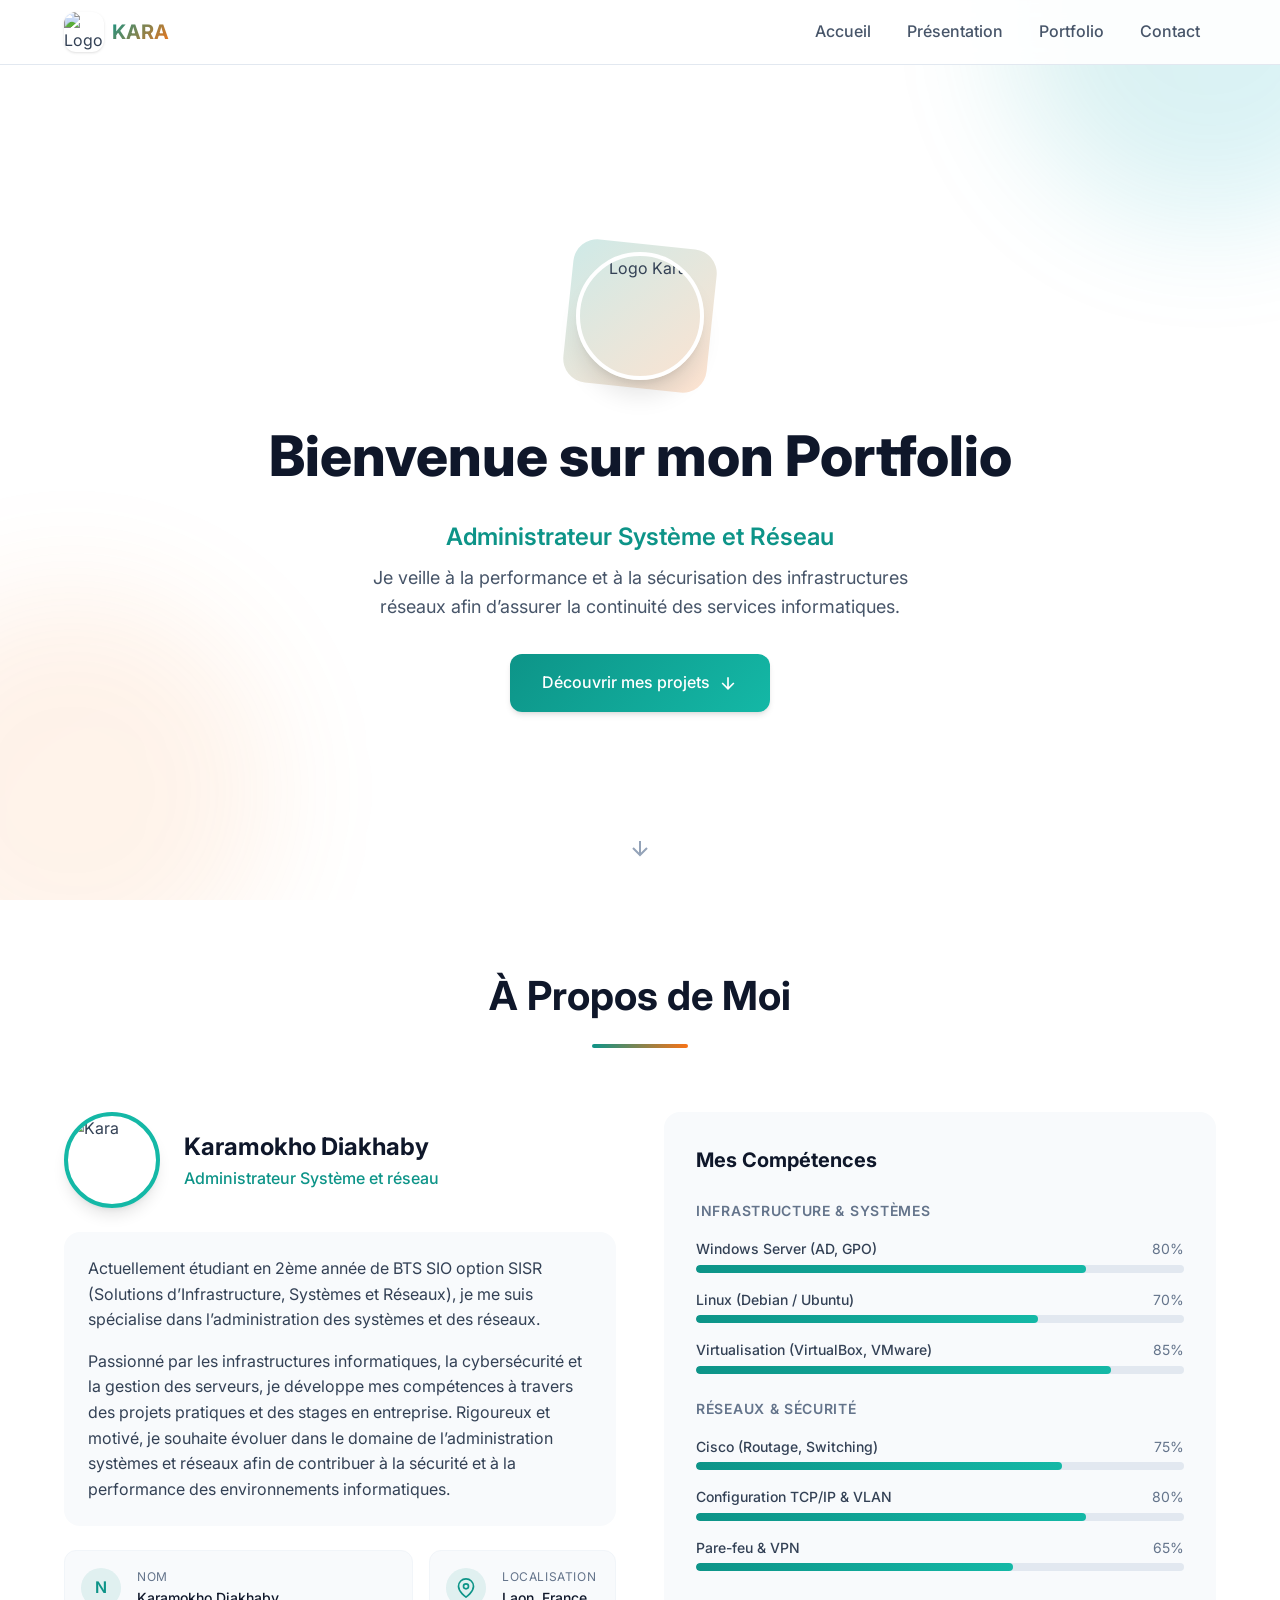
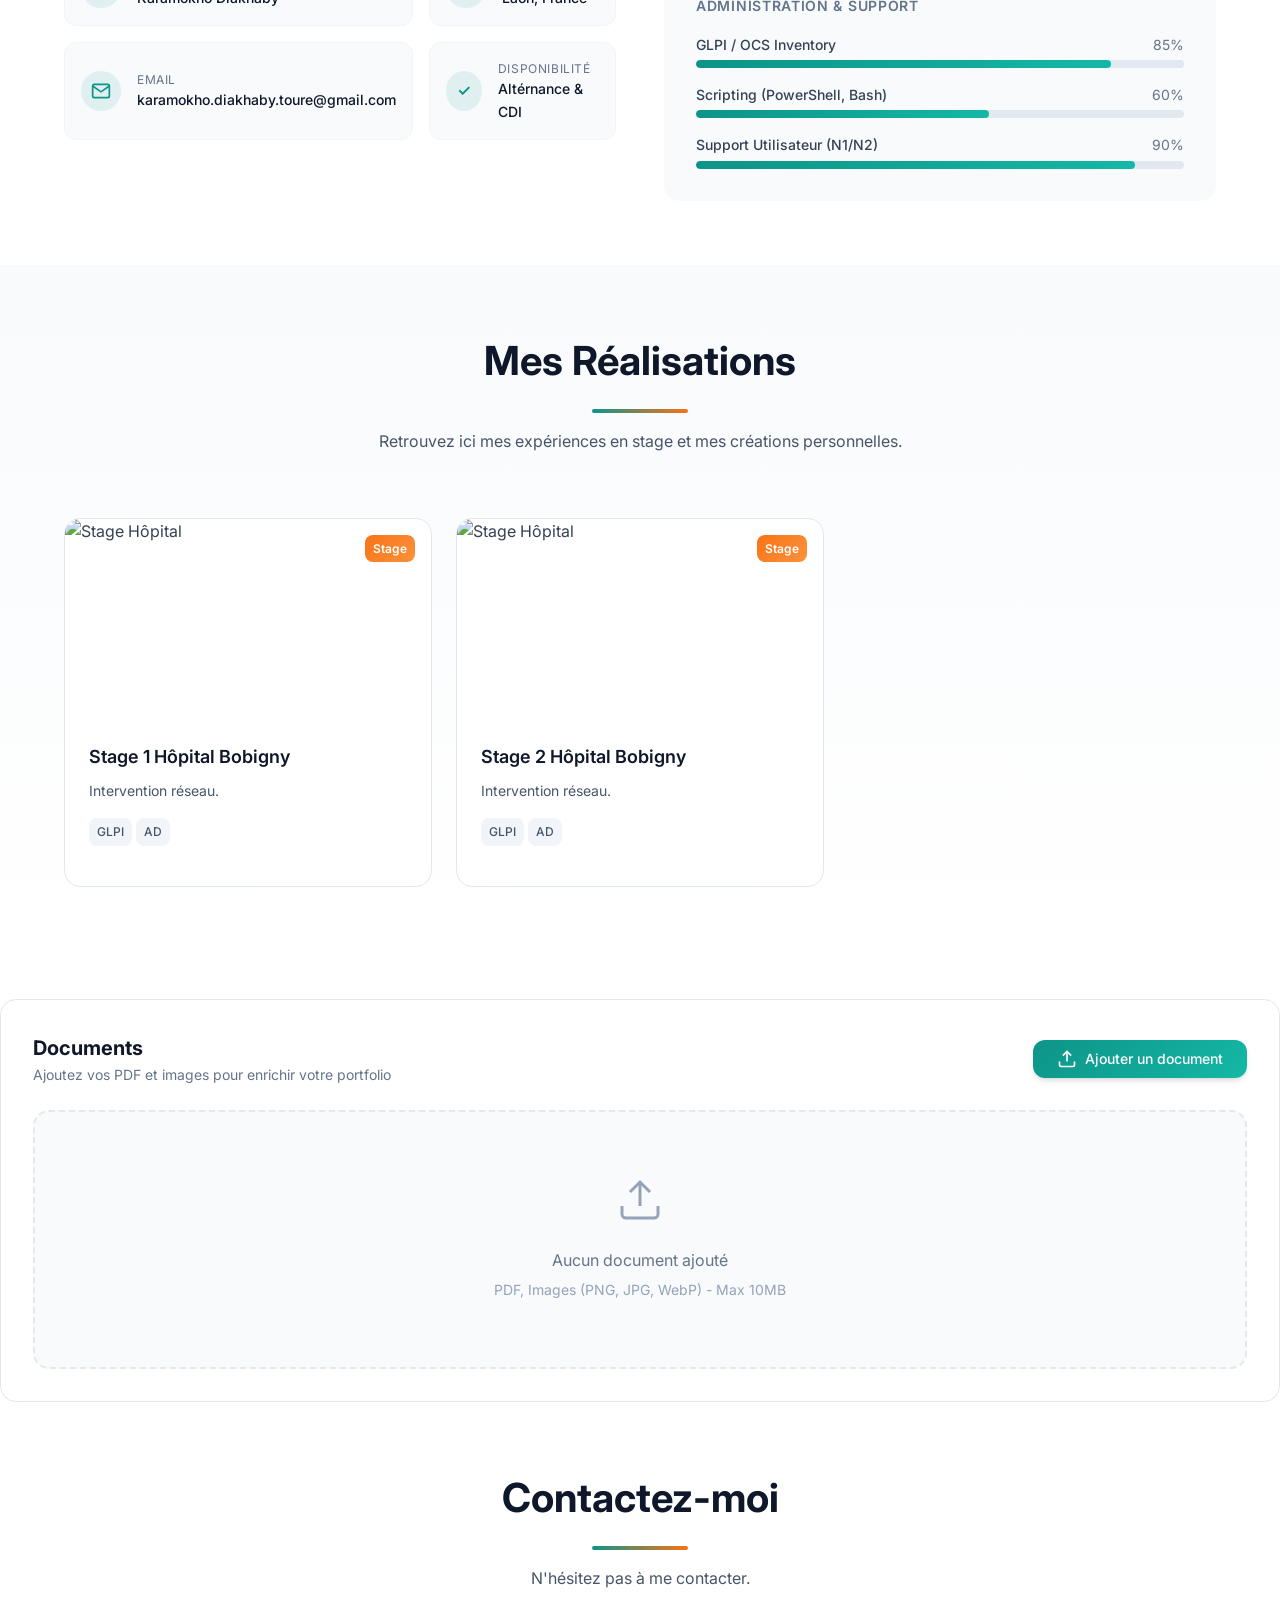
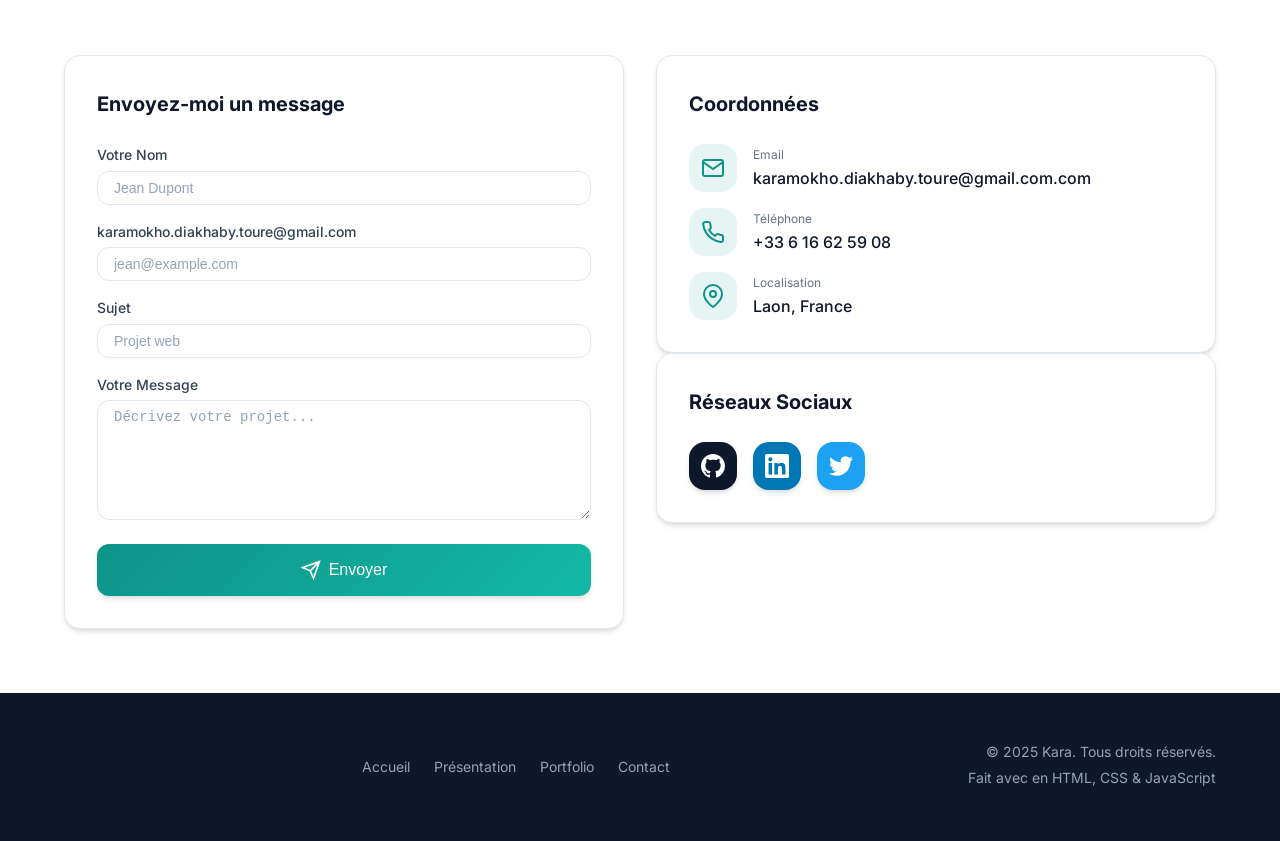
==== index.html @ bf534c3c "Add files via upload" ====
<!DOCTYPE html>
<html lang="fr">
<head>
    <meta charset="UTF-8">
    <meta name="viewport" content="width=device-width, initial-scale=1.0">
    <title>Portfolio - Kara</title>
    <link rel="stylesheet" href="styles.css">
    <link rel="preconnect" href="https://fonts.googleapis.com">
    <link rel="preconnect" href="https://fonts.gstatic.com" crossorigin>
    <link href="https://fonts.googleapis.com/css2?family=Inter:wght@300;400;500;600;700;800&display=swap" rel="stylesheet">
</head>
<body>
    <!-- ========================================
         HEADER / NAVIGATION
         ======================================== -->
    <header class="header" id="header">
        <div class="container">
            <a href="#accueil" class="logo">
                <div class="logo-img">
                    <img src="images/logo.JPG" alt="Logo Kara">
                </div>
                <span class="logo-text">KARA</span>
            </a>

            <nav class="nav" id="nav">
                <a href="#accueil" class="nav-link">Accueil</a>
                <a href="#presentation" class="nav-link">Présentation</a>
                <a href="#portfolio" class="nav-link">Portfolio</a>
                <a href="#contact" class="nav-link">Contact</a>
            </nav>

            <button class="menu-toggle" id="menuToggle" aria-label="Menu">
                <span></span>
                <span></span>
                <span></span>
            </button>
        </div>
    </header>

    <!-- ========================================
         SECTION ACCUEIL (HERO)
         ======================================== -->
    <section class="hero" id="accueil">
        <div class="hero-bg">
            <div class="hero-blob hero-blob-1"></div>
            <div class="hero-blob hero-blob-2"></div>
        </div>

        <div class="container hero-content">
            <div class="hero-logo">
                <a href="https: //portfolio_kara_simple">
                <img src="images/logo.JPG" alt="Logo Kara">
            </div>

            <h1 class="hero-title animate-on-scroll">
                Bienvenue sur mon Portfolio
            </h1>

            <p class="hero-tagline animate-on-scroll">
                Administrateur Système et Réseau
            </p>

            <p class="hero-subtitle animate-on-scroll">
                Je veille à la performance et à la sécurisation des infrastructures réseaux afin d’assurer la continuité des services informatiques.
            </p>

            <a href="#portfolio" class="btn btn-primary btn-lg animate-on-scroll">
                Découvrir mes projets
                <svg width="20" height="20" viewBox="0 0 24 24" fill="none" stroke="currentColor" stroke-width="2">
                    <path d="M12 5v14M19 12l-7 7-7-7"/>
                </svg>
            </a>
        </div>

        <div class="scroll-indicator">
            <svg width="24" height="24" viewBox="0 0 24 24" fill="none" stroke="currentColor" stroke-width="2">
                <path d="M12 5v14M19 12l-7 7-7-7"/>
            </svg>
        </div>
    </section>

    <!-- ========================================
         SECTION PRÉSENTATION
         ======================================== -->
    <section class="section section-about" id="presentation">
        <div class="container">
            <div class="section-header animate-on-scroll">
                <h2 class="section-title">À Propos de Moi</h2>
                <div class="section-divider"></div>
            </div>

            <div class="about-grid">
                <!-- Photo et infos -->
                <div class="about-info animate-on-scroll">
                    <div class="about-avatar">
                        <div class="avatar-img">
                            <img src="images/logo.JPG" alt="Kara">
                        </div>
                        <div class="avatar-text">
                            <h3>Karamokho Diakhaby</h3>
                            <p>Administrateur Système et réseau</p>
                        </div>
                    </div>

                    <div class="about-description">
                        <p>
                           Actuellement étudiant en 2ème année de BTS SIO option SISR (Solutions d’Infrastructure,
                            Systèmes et Réseaux), je me suis spécialise dans l’administration des systèmes et des réseaux.
                        </p>
                        <p>
                             Passionné par les infrastructures informatiques, la cybersécurité et la gestion des serveurs,
                             je développe mes compétences à travers des projets pratiques et des stages en entreprise.
                            Rigoureux et motivé, je souhaite évoluer dans le domaine de l’administration
                            systèmes et réseaux afin de contribuer à la sécurité et à la performance
                            des environnements informatiques.
                        <!--
                        </p>
                        <p>
                            J'aime transformer des idées complexes en produits digitaux élégants et 
                            performants. Chaque projet est une nouvelle opportunité d'apprendre et de 
                            repousser les limites de l'innovation.
                        </p>
                    -->
                    </div>

                    <div class="about-details">
                        <div class="detail-item">
                            <div class="detail-icon">N</div>
                            <div>
                                <span class="detail-label">Nom</span>
                                <span class="detail-value">Karamokho Diakhaby</span>
                            </div>
                        </div>
                        <div class="detail-item">
                            <div class="detail-icon">
                                <svg width="20" height="20" viewBox="0 0 24 24" fill="none" stroke="currentColor" stroke-width="2">
                                    <path d="M21 10c0 7-9 13-9 13s-9-6-9-13a9 9 0 0 1 18 0z"/>
                                    <circle cx="12" cy="10" r="3"/>
                                </svg>
                            </div>
                            <div>
                                <span class="detail-label">Localisation</span>
                                <span class="detail-value">Laon, France</span>
                            </div>
                        </div>
                        <div class="detail-item">
                            <div class="detail-icon">
                                <svg width="20" height="20" viewBox="0 0 24 24" fill="none" stroke="currentColor" stroke-width="2">
                                    <path d="M4 4h16c1.1 0 2 .9 2 2v12c0 1.1-.9 2-2 2H4c-1.1 0-2-.9-2-2V6c0-1.1.9-2 2-2z"/>
                                    <polyline points="22,6 12,13 2,6"/>
                                </svg>
                            </div>
                            <div>
                                <span class="detail-label">Email</span>
                                <span class="detail-value">karamokho.diakhaby.toure@gmail.com</span>
                            </div>
                        </div>
                        <div class="detail-item">
                            <div class="detail-icon">✓</div>
                            <div>
                                <span class="detail-label">Disponibilité</span>
                                <span class="detail-value">Altérnance & CDI</span>
                            </div>
                        </div>
                    </div>
                </div>

                <!-- Compétences -->
                <div class="about-skills animate-on-scroll">
                    <h3 class="skills-title">Mes Compétences</h3>

                   <!-- Infrastructure Système -->
                    <div class="skill-category">
                        <h4 class="skill-category-title">Infrastructure & Systèmes</h4>
                        <div class="skill-item">
                            <div class="skill-header">
                                <span>Windows Server (AD, GPO)</span>
                                <span>80%</span>
                            </div>
                            <div class="skill-bar">
                                <div class="skill-progress" style="width: 80%"></div>
                            </div>
                        </div>
                        <div class="skill-item">
                            <div class="skill-header">
                                <span>Linux (Debian / Ubuntu)</span>
                                <span>70%</span>
                            </div>
                            <div class="skill-bar">
                                <div class="skill-progress" style="width: 70%"></div>
                            </div>
                        </div>
                        <div class="skill-item">
                            <div class="skill-header">
                                <span>Virtualisation (VirtualBox, VMware)</span>
                                <span>85%</span>
                            </div>
                            <div class="skill-bar">
                                <div class="skill-progress" style="width: 85%"></div>
                            </div>
                        </div>
                    </div>

                    <!-- Réseaux -->
                    <div class="skill-category">
                        <h4 class="skill-category-title">Réseaux & Sécurité</h4>
                        <div class="skill-item">
                            <div class="skill-header">
                                <span>Cisco (Routage, Switching)</span>
                                <span>75%</span>
                            </div>
                            <div class="skill-bar">
                                <div class="skill-progress" style="width: 75%"></div>
                            </div>
                        </div>
                        <div class="skill-item">
                            <div class="skill-header">
                                <span>Configuration TCP/IP & VLAN</span>
                                <span>80%</span>
                            </div>
                            <div class="skill-bar">
                                <div class="skill-progress" style="width: 80%"></div>
                            </div>
                        </div>
                        <div class="skill-item">
                            <div class="skill-header">
                                <span>Pare-feu & VPN</span>
                                <span>65%</span>
                            </div>
                            <div class="skill-bar">
                                <div class="skill-progress" style="width: 65%"></div>
                            </div>
                        </div>
                    </div>

                    <!-- Administration & Support -->
                    <div class="skill-category">
                        <h4 class="skill-category-title">Administration & Support</h4>
                        <div class="skill-item">
                            <div class="skill-header">
                                <span>GLPI / OCS Inventory</span>
                                <span>85%</span>
                            </div>
                            <div class="skill-bar">
                                <div class="skill-progress" style="width: 85%"></div>
                            </div>
                        </div>
                        <div class="skill-item">
                            <div class="skill-header">
                                <span>Scripting (PowerShell, Bash)</span>
                                <span>60%</span>
                            </div>
                            <div class="skill-bar">
                                <div class="skill-progress" style="width: 60%"></div>
                            </div>
                        </div>
                        <div class="skill-item">
                            <div class="skill-header">
                                <span>Support Utilisateur (N1/N2)</span>
                                <span>90%</span>
                            </div>
                            <div class="skill-bar">
                                <div class="skill-progress" style="width: 90%"></div>
                            </div>
                        </div>
                    </div>
                </div>

                    <!-- Backend -->
                     <!--
                    <div class="skill-category">
                        <h4 class="skill-category-title">Backend</h4>
                        <div class="skill-item">
                            <div class="skill-header">
                                <span>Node.js</span>
                                <span>85%</span>
                            </div>
                            <div class="skill-bar">
                                <div class="skill-progress" style="width: 85%"></div>
                            </div>
                        </div>
                        <div class="skill-item">
                            <div class="skill-header">
                                <span>PostgreSQL</span>
                                <span>80%</span>
                            </div>
                            <div class="skill-bar">
                                <div class="skill-progress" style="width: 80%"></div>
                            </div>
                        </div>
                        <div class="skill-item">
                            <div class="skill-header">
                                <span>REST API</span>
                                <span>88%</span>
                            </div>
                            <div class="skill-bar">
                                <div class="skill-progress" style="width: 88%"></div>
                            </div>
                        </div>
                    </div>
                -->
                    <!-- Design -->
                     <!--
                    <div class="skill-category">
                        <h4 class="skill-category-title">Design</h4>
                        <div class="skill-item">
                            <div class="skill-header">
                                <span>Figma</span>
                                <span>88%</span>
                            </div>
                            <div class="skill-bar">
                                <div class="skill-progress" style="width: 88%"></div>
                            </div>
                        </div>
                        <div class="skill-item">
                            <div class="skill-header">
                                <span>UI/UX Design</span>
                                <span>85%</span>
                            </div>
                            <div class="skill-bar">
                                <div class="skill-progress" style="width: 85%"></div>
                            </div>
                        -->
                        </div>
                    </div>
                </div>
            </div>
        </div>
    </section>

    <!-- ========================================
         SECTION PORTFOLIO
         ======================================== -->
    <section class="section section-portfolio" id="portfolio">
        <div class="container">
            <div class="section-header animate-on-scroll">
                <h2 class="section-title">Mes Réalisations</h2>
                <div class="section-divider"></div>
                <p class="section-subtitle">Retrouvez ici mes expériences en stage et mes créations personnelles.</p>
            </div>

             <!-- Grille de projets (UNE SEULE DIV pour contenir toutes les cartes) -->
            <div class="projects-grid">
                
                <!-- Carte Projet 1 -->
                <a href="projet1.html" class="project-card project-card-clickable">
                    <div class="project-image">
                        <img src="images/avicenne.webp" alt="Stage Hôpital">
                        <span class="project-badge">Stage</span>
                    </div>
                    <div class="project-content">
                        <h3 class="project-title">Stage 1 Hôpital Bobigny</h3>
                        <p class="project-description">Intervention réseau.</p>
                        <div class="project-tech">
                            <span class="tech-tag">GLPI</span>
                            <span class="tech-tag">AD</span>
                        </div>
                    </div>
                </a>

                <!-- Carte Projet 2 -->
                <a href="projet2.html" class="project-card project-card-clickable">
                    <div class="project-image">
                        <img src="images/avicenne.webp" alt="Stage Hôpital">
                        <span class="project-badge">Stage</span>
                    </div>
                    <div class="project-content">
                        <h3 class="project-title">Stage 2 Hôpital Bobigny</h3>
                        <p class="project-description">Intervention réseau.</p>
                        <div class="project-tech">
                            <span class="tech-tag">GLPI</span>
                            <span class="tech-tag">AD</span>
                        </div>
                    </div>
                </a>

            </div>
            <!-- Fin de la grille de projets -->
    </section>
                
                <!-- Projet 3 -->
                 <!--
                <div class="project-card animate-on-scroll">
                    <div class="project-image">
                        <img src="images/project-3.png" alt="Dashboard Analytics">
                        <span class="project-badge">Featured</span>
                    </div>
                    <div class="project-content">
                        <h3 class="project-title">Dashboard Analytics</h3>
                        <p class="project-description">
                            Tableau de bord analytique avec visualisation de données en temps réel.
                        </p>
                        <div class="project-tech">
                            <span class="tech-tag">Vue.js</span>
                            <span class="tech-tag">D3.js</span>
                            <span class="tech-tag">PostgreSQL</span>
                        </div>
                        <div class="project-links">
                            <a href="#" class="btn btn-sm btn-primary">Voir le projet</a>
                            <a href="#" class="btn btn-sm btn-outline">Code source</a>
                        </div>
                    </div>
                </div>
                -->

                <!-- Projet 4 -->
                 <!--
                <div class="project-card animate-on-scroll">
                    <div class="project-image">
                        <img src="images/project-4.png" alt="Portfolio Créatif">
                    </div>
                    <div class="project-content">
                        <h3 class="project-title">Portfolio Créatif</h3>
                        <p class="project-description">
                            Site portfolio moderne avec animations fluides et galerie de projets.
                        </p>
                        <div class="project-tech">
                            <span class="tech-tag">Next.js</span>
                            <span class="tech-tag">Framer Motion</span>
                            <span class="tech-tag">Tailwind</span>
                        </div>
                        <div class="project-links">
                            <a href="#" class="btn btn-sm btn-primary">Voir le projet</a>
                            <a href="#" class="btn btn-sm btn-outline">Code source</a>
                        </div>
                    </div>
                </div>
                -->
                

                <!-- Projet 5 -->
                 <!--
                <div class="project-card animate-on-scroll">
                    <div class="project-image">
                        <img src="images/project-5.png" alt="App Fitness">
                    </div>
                    <div class="project-content">
                        <h3 class="project-title">Application Fitness</h3>
                        <p class="project-description">
                            Application de suivi fitness avec programmes personnalisés et statistiques.
                        </p>
                        <div class="project-tech">
                            <span class="tech-tag">React Native</span>
                            <span class="tech-tag">Firebase</span>
                            <span class="tech-tag">Redux</span>
                        </div>
                        <div class="project-links">
                            <a href="#" class="btn btn-sm btn-primary">Voir le projet</a>
                            <a href="#" class="btn btn-sm btn-outline">Code source</a>
                        </div>
                    </div>
                </div>
                -->
                <!-- Projet 6 -->
                 <!--
                <div class="project-card animate-on-scroll">
                    <div class="project-image">
                        <img src="images/project-6.png" alt="Blog CMS">
                    </div>
                    <div class="project-content">
                        <h3 class="project-title">Blog CMS Headless</h3>
                        <p class="project-description">
                            Système de gestion de contenu avec éditeur Markdown et déploiement automatique.
                        </p>
                        <div class="project-tech">
                            <span class="tech-tag">Next.js</span>
                            <span class="tech-tag">Sanity.io</span>
                            <span class="tech-tag">TypeScript</span>
                        </div>
                        <div class="project-links">
                            <a href="#" class="btn btn-sm btn-primary">Voir le projet</a>
                            <a href="#" class="btn btn-sm btn-outline">Code source</a>
                        </div>
                    </div>
                </div>
            </div>
            -->

            <!-- Zone d'upload de documents -->
            <div class="documents-section animate-on-scroll">
                <div class="documents-header">
                    <div>
                        <h3>Documents</h3>
                        <p>Ajoutez vos PDF et images pour enrichir votre portfolio</p>
                    </div>
                    <label class="btn btn-primary" for="file-upload">
                        <svg width="20" height="20" viewBox="0 0 24 24" fill="none" stroke="currentColor" stroke-width="2">
                            <path d="M21 15v4a2 2 0 0 1-2 2H5a2 2 0 0 1-2-2v-4"/>
                            <polyline points="17,8 12,3 7,8"/>
                            <line x1="12" y1="3" x2="12" y2="15"/>
                        </svg>
                        Ajouter un document
                    </label>
                    <input type="file" id="file-upload" multiple accept=".pdf,.png,.jpg,.jpeg,.gif,.webp" hidden>
                </div>

                <div class="documents-list" id="documents-list">
                    <div class="documents-empty">
                        <svg width="48" height="48" viewBox="0 0 24 24" fill="none" stroke="currentColor" stroke-width="1.5">
                            <path d="M21 15v4a2 2 0 0 1-2 2H5a2 2 0 0 1-2-2v-4"/>
                            <polyline points="17,8 12,3 7,8"/>
                            <line x1="12" y1="3" x2="12" y2="15"/>
                        </svg>
                        <p>Aucun document ajouté</p>
                        <span>PDF, Images (PNG, JPG, WebP) - Max 10MB</span>
                    </div>
                </div>
            </div>
        </div>
    </section>

    <!-- ========================================
         SECTION CONTACT
         ======================================== -->
    <section class="section section-contact" id="contact">
        <div class="container">
            <div class="section-header animate-on-scroll">
                <h2 class="section-title">Contactez-moi</h2>
                <div class="section-divider"></div>
                <p class="section-subtitle">
                    N'hésitez pas à me contacter.
                </p>
            </div>

            <div class="contact-grid">
                <!-- Formulaire -->
                <div class="contact-form-wrapper animate-on-scroll">
                    <div class="form-card">
                        <h3>Envoyez-moi un message</h3>
                        <form id="contact-form">
                            <div class="form-group">
                                <label for="name">Votre Nom</label>
                                <input type="text" id="name" name="name" placeholder="Jean Dupont" required>
                            </div>
                            <div class="form-group">
                                <label for="email">karamokho.diakhaby.toure@gmail.com</label>
                                <input type="email" id="email" name="email" placeholder="jean@example.com" required>
                            </div>
                            <div class="form-group">
                                <label for="subject">Sujet</label>
                                <input type="text" id="subject" name="subject" placeholder="Projet web" required>
                            </div>
                            <div class="form-group">
                                <label for="message">Votre Message</label>
                                <textarea id="message" name="message" rows="5" placeholder="Décrivez votre projet..." required></textarea>
                            </div>
                            <button type="submit" class="btn btn-primary btn-lg btn-block">
                                <svg width="20" height="20" viewBox="0 0 24 24" fill="none" stroke="currentColor" stroke-width="2">
                                    <line x1="22" y1="2" x2="11" y2="13"/>
                                    <polygon points="22,2 15,22 11,13 2,9 22,2"/>
                                </svg>
                                Envoyer
                            </button>
                        </form>
                    </div>
                </div>

                <!-- Informations de contact -->
                <div class="contact-info animate-on-scroll">
                    <div class="info-card">
                        <h3>Coordonnées</h3>
                        <div class="info-items">
                            <div class="info-item">
                                <div class="info-icon">
                                    <svg width="24" height="24" viewBox="0 0 24 24" fill="none" stroke="currentColor" stroke-width="2">
                                        <path d="M4 4h16c1.1 0 2 .9 2 2v12c0 1.1-.9 2-2 2H4c-1.1 0-2-.9-2-2V6c0-1.1.9-2 2-2z"/>
                                        <polyline points="22,6 12,13 2,6"/>
                                    </svg>
                                </div>
                                <div>
                                    <span class="info-label">Email</span>
                                    <a href="mailto:kara@example.com">karamokho.diakhaby.toure@gmail.com.com</a>
                                </div>
                            </div>
                            <div class="info-item">
                                <div class="info-icon">
                                    <svg width="24" height="24" viewBox="0 0 24 24" fill="none" stroke="currentColor" stroke-width="2">
                                        <path d="M22 16.92v3a2 2 0 0 1-2.18 2 19.79 19.79 0 0 1-8.63-3.07 19.5 19.5 0 0 1-6-6 19.79 19.79 0 0 1-3.07-8.67A2 2 0 0 1 4.11 2h3a2 2 0 0 1 2 1.72 12.84 12.84 0 0 0 .7 2.81 2 2 0 0 1-.45 2.11L8.09 9.91a16 16 0 0 0 6 6l1.27-1.27a2 2 0 0 1 2.11-.45 12.84 12.84 0 0 0 2.81.7A2 2 0 0 1 22 16.92z"/>
                                    </svg>
                                </div>
                                <div>
                                    <span class="info-label">Téléphone</span>
                                    <a href="tel:+33612345678">+33 6 16 62 59 08</a>
                                </div>
                            </div>
                            <div class="info-item">
                                <div class="info-icon">
                                    <svg width="24" height="24" viewBox="0 0 24 24" fill="none" stroke="currentColor" stroke-width="2">
                                        <path d="M21 10c0 7-9 13-9 13s-9-6-9-13a9 9 0 0 1 18 0z"/>
                                        <circle cx="12" cy="10" r="3"/>
                                    </svg>
                                </div>
                                <div>
                                    <span class="info-label">Localisation</span>
                                    <span>Laon, France</span>
                                </div>
                            </div>
                        </div>
                    </div>

                    <div class="social-card">
                        <h3>Réseaux Sociaux</h3>
                        <div class="social-links">
                            <a href="https://github.com/kara" target="_blank" class="social-link social-github">
                                <svg width="24" height="24" viewBox="0 0 24 24" fill="currentColor">
                                    <path d="M12 0C5.37 0 0 5.37 0 12c0 5.31 3.435 9.795 8.205 11.385.6.105.825-.255.825-.57 0-.285-.015-1.23-.015-2.235-3.015.555-3.795-.735-4.035-1.41-.135-.345-.72-1.41-1.23-1.695-.42-.225-1.02-.78-.015-.795.945-.015 1.62.87 1.845 1.23 1.08 1.815 2.805 1.305 3.495.99.105-.78.42-1.305.765-1.605-2.67-.3-5.46-1.335-5.46-5.925 0-1.305.465-2.385 1.23-3.225-.12-.3-.54-1.53.12-3.18 0 0 1.005-.315 3.3 1.23.96-.27 1.98-.405 3-.405s2.04.135 3 .405c2.295-1.56 3.3-1.23 3.3-1.23.66 1.65.24 2.88.12 3.18.765.84 1.23 1.905 1.23 3.225 0 4.605-2.805 5.625-5.475 5.925.435.375.81 1.095.81 2.22 0 1.605-.015 2.895-.015 3.3 0 .315.225.69.825.57A12.02 12.02 0 0 0 24 12c0-6.63-5.37-12-12-12z"/>
                                </svg>
                            </a>
                            <a href="https://linkedin.com/in/karamokho.diakhaby.toure@gmail.com" target="_blank" class="social-link social-linkedin">
                                <svg width="24" height="24" viewBox="0 0 24 24" fill="currentColor">
                                    <path d="M20.447 20.452h-3.554v-5.569c0-1.328-.027-3.037-1.852-3.037-1.853 0-2.136 1.445-2.136 2.939v5.667H9.351V9h3.414v1.561h.046c.477-.9 1.637-1.85 3.37-1.85 3.601 0 4.267 2.37 4.267 5.455v6.286zM5.337 7.433c-1.144 0-2.063-.926-2.063-2.065 0-1.138.92-2.063 2.063-2.063 1.14 0 2.064.925 2.064 2.063 0 1.139-.925 2.065-2.064 2.065zm1.782 13.019H3.555V9h3.564v11.452zM22.225 0H1.771C.792 0 0 .774 0 1.729v20.542C0 23.227.792 24 1.771 24h20.451C23.2 24 24 23.227 24 22.271V1.729C24 .774 23.2 0 22.222 0h.003z"/>
                                </svg>
                            </a>
                            <a href="https://twitter.com/kara" target="_blank" class="social-link social-twitter">
                                <svg width="24" height="24" viewBox="0 0 24 24" fill="currentColor">
                                    <path d="M23.953 4.57a10 10 0 0 1-2.825.775 4.958 4.958 0 0 0 2.163-2.723c-.951.555-2.005.959-3.127 1.184a4.92 4.92 0 0 0-8.384 4.482C7.69 8.095 4.067 6.13 1.64 3.162a4.822 4.822 0 0 0-.666 2.475c0 1.71.87 3.213 2.188 4.096a4.904 4.904 0 0 1-2.228-.616v.06a4.923 4.923 0 0 0 3.946 4.827 4.996 4.996 0 0 1-2.212.085 4.936 4.936 0 0 0 4.604 3.417 9.867 9.867 0 0 1-6.102 2.105c-.39 0-.779-.023-1.17-.067a13.995 13.995 0 0 0 7.557 2.209c9.053 0 13.998-7.496 13.998-13.985 0-.21 0-.42-.015-.63A9.935 9.935 0 0 0 24 4.59z"/>
                                </svg>
                            </a>
                        </div>
                    </div>
                </div>
            </div>
        </div>
    </section>

     <!-- ========================================
         MODALE POUR LES DÉTAILS PROJET (À AJOUTER JUSTE AVANT LE FOOTER)
         ======================================== -->
    <div class="modal-overlay" id="projectModal">
        <div class="modal-container">
            <button class="modal-close" id="modalClose">&times;</button>
            
            <!-- Conteneur des images (Slider) -->
            <div class="modal-gallery">
                <button class="slider-btn prev-btn" id="prevBtn">&#10094;</button>
                <div class="slider-viewport">
                    <img src="" alt="Image du projet" id="modalImage">
                </div>
                <button class="slider-btn next-btn" id="nextBtn">&#10095;</button>
            </div>
            
            <!-- Indicateurs d'images (petits points) -->
            <div class="slider-dots" id="sliderDots"></div>

            <!-- Contenu textuel -->
            <div class="modal-content">
                <h2 id="modalTitle">Titre du Projet</h2>
                <div class="modal-tags" id="modalTags"></div>
                <div class="modal-description" id="modalDescription">
                    <!-- Le texte sera injecté ici -->
                </div>
            </div>
        </div>
    </div>

    <!-- ========================================
         FOOTER
         ======================================== -->
    <footer class="footer">
        <div class="container">
            <div class="footer-content">
                <div class="footer-brand">
                    <!--
                    <div class="footer-logo">
                        <img src="images/logo.png" alt="Logo Kara">
                    
                    </div>
                    <span>Kara</span>
                     -->
                </div>

                <nav class="footer-nav">
                    <a href="#accueil">Accueil</a>
                    <a href="#presentation">Présentation</a>
                    <a href="#portfolio">Portfolio</a>
                    <a href="#contact">Contact</a>
                </nav>

                <div class="footer-copyright">
                    <p>© 2025 Kara. Tous droits réservés.</p>
                    <p>Fait avec en HTML, CSS & JavaScript</p>
                </div>
            </div>
        </div>
    </footer>

    <script src="script.js"></script>
</body>
</html>
---- styles.css ----
/* ========================================
   VARIABLES CSS
   ======================================== */
:root {
    /* Couleurs principales */
    --primary: #0d9488;
    --primary-dark: #0f766e;
    --primary-light: #14b8a6;
    --accent: #f97316;
    --accent-light: #fb923c;

    /* Couleurs neutres */
    --white: #ffffff;
    --gray-50: #f8fafc;
    --gray-100: #f1f5f9;
    --gray-200: #e2e8f0;
    --gray-300: #cbd5e1;
    --gray-400: #94a3b8;
    --gray-500: #64748b;
    --gray-600: #475569;
    --gray-700: #334155;
    --gray-800: #1e293b;
    --gray-900: #0f172a;

    /* Espacements */
    --spacing-xs: 0.25rem;
    --spacing-sm: 0.5rem;
    --spacing-md: 1rem;
    --spacing-lg: 1.5rem;
    --spacing-xl: 2rem;
    --spacing-2xl: 3rem;
    --spacing-3xl: 4rem;

    /* Bordures */
    --radius-sm: 0.375rem;
    --radius-md: 0.5rem;
    --radius-lg: 0.75rem;
    --radius-xl: 1rem;
    --radius-2xl: 1.5rem;
    --radius-full: 9999px;

    /* Ombres */
    --shadow-sm: 0 1px 2px 0 rgb(0 0 0 / 0.05);
    --shadow: 0 1px 3px 0 rgb(0 0 0 / 0.1), 0 1px 2px -1px rgb(0 0 0 / 0.1);
    --shadow-md: 0 4px 6px -1px rgb(0 0 0 / 0.1), 0 2px 4px -2px rgb(0 0 0 / 0.1);
    --shadow-lg: 0 10px 15px -3px rgb(0 0 0 / 0.1), 0 4px 6px -4px rgb(0 0 0 / 0.1);
    --shadow-xl: 0 20px 25px -5px rgb(0 0 0 / 0.1), 0 8px 10px -6px rgb(0 0 0 / 0.1);

    /* Transitions */
    --transition-fast: 150ms ease;
    --transition-normal: 200ms ease;
    --transition-slow: 300ms ease;
}

/* ========================================
   RESET & BASE
   ======================================== */
*, *::before, *::after {
    box-sizing: border-box;
    margin: 0;
    padding: 0;
}

html {
    scroll-behavior: smooth;
}

body {
    font-family: 'Inter', -apple-system, BlinkMacSystemFont, 'Segoe UI', Roboto, sans-serif;
    font-size: 16px;
    line-height: 1.6;
    color: var(--gray-700);
    background-color: var(--white);
    -webkit-font-smoothing: antialiased;
    -moz-osx-font-smoothing: grayscale;
}

img {
    max-width: 100%;
    height: auto;
    display: block;
}

a {
    color: inherit;
    text-decoration: none;
}

/* ========================================
   CONTAINER
   ======================================== */
.container {
    width: 100%;
    max-width: 1200px;
    margin: 0 auto;
    padding: 0 var(--spacing-lg);
}

/* ========================================
   BOUTONS
   ======================================== */
.btn {
    display: inline-flex;
    align-items: center;
    justify-content: center;
    gap: var(--spacing-sm);
    padding: var(--spacing-sm) var(--spacing-lg);
    font-size: 0.875rem;
    font-weight: 500;
    border-radius: var(--radius-lg);
    border: none;
    cursor: pointer;
    transition: all var(--transition-normal);
}

.btn-primary {
    background: linear-gradient(135deg, var(--primary), var(--primary-light));
    color: var(--white);
    box-shadow: var(--shadow-md);
}

.btn-primary:hover {
    background: linear-gradient(135deg, var(--primary-dark), var(--primary));
    box-shadow: var(--shadow-lg);
    transform: translateY(-1px);
}

.btn-outline {
    background: transparent;
    color: var(--gray-700);
    border: 1px solid var(--gray-200);
}

.btn-outline:hover {
    border-color: var(--primary);
    color: var(--primary);
    background: var(--gray-50);
}

.btn-sm {
    padding: var(--spacing-xs) var(--spacing-md);
    font-size: 0.8125rem;
}

.btn-lg {
    padding: var(--spacing-md) var(--spacing-xl);
    font-size: 1rem;
}

.btn-block {
    width: 100%;
}

/* ========================================
   HEADER
   ======================================== */
.header {
    position: fixed;
    top: 0;
    left: 0;
    right: 0;
    z-index: 1000;
    background: rgba(255, 255, 255, 0.9);
    backdrop-filter: blur(10px);
    border-bottom: 1px solid var(--gray-200);
    transition: all var(--transition-normal);
}

.header .container {
    display: flex;
    align-items: center;
    justify-content: space-between;
    height: 64px;
}

.logo {
    display: flex;
    align-items: center;
    gap: var(--spacing-sm);
}

.logo-img {
    width: 40px;
    height: 40px;
    border-radius: var(--radius-lg);
    overflow: hidden;
    box-shadow: var(--shadow);
}

.logo-img img {
    width: 100%;
    height: 100%;
    object-fit: cover;
}

.logo-text {
    font-size: 1.25rem;
    font-weight: 700;
    background: linear-gradient(135deg, var(--primary), var(--accent));
    -webkit-background-clip: text;
    -webkit-text-fill-color: transparent;
    background-clip: text;
}

.nav {
    display: none;
    gap: var(--spacing-xs);
}

@media (min-width: 768px) {
    .nav {
        display: flex;
    }
}

.nav-link {
    padding: var(--spacing-sm) var(--spacing-md);
    color: var(--gray-600);
    font-weight: 500;
    border-radius: var(--radius-lg);
    transition: all var(--transition-fast);
}

.nav-link:hover {
    color: var(--primary);
    background: var(--gray-50);
}

.menu-toggle {
    display: flex;
    flex-direction: column;
    gap: 5px;
    padding: var(--spacing-sm);
    background: none;
    border: none;
    cursor: pointer;
}

@media (min-width: 768px) {
    .menu-toggle {
        display: none;
    }
}

.menu-toggle span {
    width: 24px;
    height: 2px;
    background: var(--gray-700);
    border-radius: var(--radius-full);
    transition: all var(--transition-fast);
}

.menu-toggle.active span:nth-child(1) {
    transform: rotate(45deg) translate(5px, 5px);
}

.menu-toggle.active span:nth-child(2) {
    opacity: 0;
}

.menu-toggle.active span:nth-child(3) {
    transform: rotate(-45deg) translate(5px, -5px);
}

/* Menu mobile */
@media (max-width: 767px) {
    .nav.active {
        display: flex;
        flex-direction: column;
        position: absolute;
        top: 100%;
        left: 0;
        right: 0;
        background: var(--white);
        border-bottom: 1px solid var(--gray-200);
        padding: var(--spacing-md);
        box-shadow: var(--shadow-lg);
    }

    .nav.active .nav-link {
        padding: var(--spacing-md);
    }
}

/* ========================================
   SECTION HERO
   ======================================== */
.hero {
    position: relative;
    min-height: 100vh;
    display: flex;
    align-items: center;
    justify-content: center;
    padding-top: 64px;
    overflow: hidden;
}

.hero-bg {
    position: absolute;
    inset: 0;
    overflow: hidden;
    z-index: 0;
}

.hero-blob {
    position: absolute;
    border-radius: 50%;
    filter: blur(60px);
    opacity: 0.5;
    animation: pulse 4s ease-in-out infinite;
}

.hero-blob-1 {
    top: -20%;
    right: -10%;
    width: 400px;
    height: 400px;
    background: linear-gradient(135deg, rgba(13, 148, 136, 0.3), rgba(6, 182, 212, 0.3));
}

.hero-blob-2 {
    bottom: -10%;
    left: -10%;
    width: 400px;
    height: 400px;
    background: linear-gradient(135deg, rgba(249, 115, 22, 0.2), rgba(251, 146, 60, 0.2));
    animation-delay: 2s;
}

@keyframes pulse {
    0%, 100% {
        transform: scale(1);
        opacity: 0.5;
    }
    50% {
        transform: scale(1.1);
        opacity: 0.3;
    }
}

.hero-content {
    position: relative;
    z-index: 1;
    text-align: center;
    padding: var(--spacing-2xl);
}

.hero-logo {
    width: 128px;
    height: 128px;
    margin: 0 auto var(--spacing-xl);
    position: relative;
}

.hero-logo::before {
    content: '';
    position: absolute;
    inset: -8px;
    background: linear-gradient(135deg, var(--primary), var(--accent));
    border-radius: var(--radius-2xl);
    opacity: 0.2;
    transform: rotate(6deg);
    animation: pulse 3s ease-in-out infinite;
}

.hero-logo img {
    position: relative;
    width: 100%;
    height: 100%;
    object-fit: cover;
    border-radius: 50%;
    border: 4px solid var(--white);
    box-shadow: var(--shadow-xl);
}

.hero-title {
    font-size: clamp(2rem, 5vw, 3.5rem);
    font-weight: 800;
    color: var(--gray-900);
    margin-bottom: var(--spacing-md);
}

.hero-tagline {
    font-size: clamp(1.125rem, 3vw, 1.5rem);
    font-weight: 600;
    color: var(--primary);
    margin-bottom: var(--spacing-sm);
}

.hero-subtitle {
    font-size: clamp(1rem, 2vw, 1.125rem);
    color: var(--gray-600);
    max-width: 600px;
    margin: 0 auto var(--spacing-xl);
}

.scroll-indicator {
    position: absolute;
    bottom: var(--spacing-xl);
    left: 50%;
    transform: translateX(-50%);
    color: var(--gray-400);
    animation: bounce 2s infinite;
}

@keyframes bounce {
    0%, 20%, 50%, 80%, 100% {
        transform: translateX(-50%) translateY(0);
    }
    40% {
        transform: translateX(-50%) translateY(-10px);
    }
    60% {
        transform: translateX(-50%) translateY(-5px);
    }
}

/* ========================================
   SECTIONS
   ======================================== */
.section {
    padding: var(--spacing-3xl) 0;
}

.section-about {
    background: var(--white);
}

.section-portfolio {
    background: linear-gradient(180deg, var(--gray-50), var(--white));
}

.section-contact {
    background: var(--white);
}

.section-header {
    text-align: center;
    margin-bottom: var(--spacing-3xl);
}

.section-title {
    font-size: clamp(1.75rem, 4vw, 2.5rem);
    font-weight: 700;
    color: var(--gray-900);
    margin-bottom: var(--spacing-md);
}

.section-divider {
    width: 96px;
    height: 4px;
    background: linear-gradient(90deg, var(--primary), var(--accent));
    border-radius: var(--radius-full);
    margin: 0 auto;
}

.section-subtitle {
    color: var(--gray-600);
    margin-top: var(--spacing-md);
    max-width: 600px;
    margin-left: auto;
    margin-right: auto;
}

/* ========================================
   SECTION ABOUT
   ======================================== */
.about-grid {
    display: grid;
    gap: var(--spacing-2xl);
}

@media (min-width: 1024px) {
    .about-grid {
        grid-template-columns: 1fr 1fr;
        align-items: start;
    }
}

.about-avatar {
    display: flex;
    align-items: center;
    gap: var(--spacing-lg);
    margin-bottom: var(--spacing-lg);
}

.avatar-img {
    width: 96px;
    height: 96px;
    border-radius: 50%;
    overflow: hidden;
    border: 4px solid var(--primary-light);
    box-shadow: var(--shadow-lg);
}

.avatar-img img {
    width: 100%;
    height: 100%;
    object-fit: cover;
}

.avatar-text h3 {
    font-size: 1.5rem;
    font-weight: 700;
    color: var(--gray-900);
}

.avatar-text p {
    color: var(--primary);
    font-weight: 500;
}

.about-description {
    background: var(--gray-50);
    border-radius: var(--radius-xl);
    padding: var(--spacing-lg);
    margin-bottom: var(--spacing-lg);
}

.about-description p {
    color: var(--gray-700);
    margin-bottom: var(--spacing-md);
}

.about-description p:last-child {
    margin-bottom: 0;
}

.about-details {
    display: grid;
    grid-template-columns: repeat(2, 1fr);
    gap: var(--spacing-md);
}

@media (max-width: 480px) {
    .about-details {
        grid-template-columns: 1fr;
    }
}

.detail-item {
    display: flex;
    align-items: center;
    gap: var(--spacing-md);
    padding: var(--spacing-md);
    background: var(--gray-50);
    border-radius: var(--radius-lg);
    border: 1px solid var(--gray-100);
}

.detail-icon {
    width: 40px;
    height: 40px;
    display: flex;
    align-items: center;
    justify-content: center;
    background: rgba(13, 148, 136, 0.1);
    border-radius: 50%;
    color: var(--primary);
    font-weight: 600;
}

.detail-label {
    display: block;
    font-size: 0.75rem;
    color: var(--gray-500);
    text-transform: uppercase;
    letter-spacing: 0.05em;
}

.detail-value {
    display: block;
    font-size: 0.875rem;
    font-weight: 500;
    color: var(--gray-900);
}

/* Compétences */
.about-skills {
    background: var(--gray-50);
    border-radius: var(--radius-xl);
    padding: var(--spacing-xl);
}

.skills-title {
    font-size: 1.25rem;
    font-weight: 700;
    color: var(--gray-900);
    margin-bottom: var(--spacing-lg);
}

.skill-category {
    margin-bottom: var(--spacing-lg);
}

.skill-category:last-child {
    margin-bottom: 0;
}

.skill-category-title {
    font-size: 0.875rem;
    font-weight: 600;
    color: var(--gray-500);
    text-transform: uppercase;
    letter-spacing: 0.05em;
    margin-bottom: var(--spacing-md);
}

.skill-item {
    margin-bottom: var(--spacing-md);
}

.skill-item:last-child {
    margin-bottom: 0;
}

.skill-header {
    display: flex;
    justify-content: space-between;
    font-size: 0.875rem;
    margin-bottom: var(--spacing-xs);
}

.skill-header span:first-child {
    font-weight: 500;
    color: var(--gray-700);
}

.skill-header span:last-child {
    color: var(--gray-500);
}

.skill-bar {
    height: 8px;
    background: var(--gray-200);
    border-radius: var(--radius-full);
    overflow: hidden;
}

.skill-progress {
    height: 100%;
    background: linear-gradient(90deg, var(--primary), var(--primary-light));
    border-radius: var(--radius-full);
    transition: width 1s ease-out;
}

/* ========================================
   SECTION PORTFOLIO
   ======================================== */
.projects-grid {
    display: grid;
    gap: var(--spacing-lg);
}

@media (min-width: 768px) {
    .projects-grid {
        grid-template-columns: repeat(2, 1fr);
    }
}

@media (min-width: 1024px) {
    .projects-grid {
        grid-template-columns: repeat(3, 1fr);
    }
}

.project-card {
    background: var(--white);
    border-radius: var(--radius-xl);
    overflow: hidden;
    border: 1px solid var(--gray-200);
    transition: all var(--transition-slow);
}

.project-card:hover {
    transform: translateY(-4px);
    box-shadow: var(--shadow-xl);
}

.project-image {
    position: relative;
    height: 200px;
    overflow: hidden;
}

.project-image img {
    width: 100%;
    height: 100%;
    object-fit: cover;
    transition: transform var(--transition-slow);
}

.project-card:hover .project-image img {
    transform: scale(1.05);
}

.project-badge {
    position: absolute;
    top: var(--spacing-md);
    right: var(--spacing-md);
    padding: var(--spacing-xs) var(--spacing-sm);
    background: linear-gradient(135deg, var(--accent), var(--accent-light));
    color: var(--white);
    font-size: 0.75rem;
    font-weight: 600;
    border-radius: var(--radius-md);
}

.project-content {
    padding: var(--spacing-lg);
}

.project-title {
    font-size: 1.125rem;
    font-weight: 600;
    color: var(--gray-900);
    margin-bottom: var(--spacing-sm);
    transition: color var(--transition-fast);
}

.project-card:hover .project-title {
    color: var(--primary);
}

.project-description {
    font-size: 0.875rem;
    color: var(--gray-600);
    margin-bottom: var(--spacing-md);
    display: -webkit-box;
    -webkit-line-clamp: 2;
    -webkit-box-orient: vertical;
    overflow: hidden;
}

.project-tech {
    display: flex;
    flex-wrap: wrap;
    gap: var(--spacing-xs);
    margin-bottom: var(--spacing-md);
}

.tech-tag {
    padding: var(--spacing-xs) var(--spacing-sm);
    background: var(--gray-100);
    color: var(--gray-600);
    font-size: 0.75rem;
    font-weight: 500;
    border-radius: var(--radius-md);
    transition: all var(--transition-fast);
}

.project-card:hover .tech-tag {
    background: rgba(13, 148, 136, 0.1);
    color: var(--primary);
}

.project-links {
    display: flex;
    gap: var(--spacing-sm);
}

/* L'arrière-plan sombre */
.modal-overlay {
    position: fixed;
    top: 0;
    left: 0;
    width: 100%;
    height: 100%;
    background: rgba(0, 0, 0, 0.85);
    backdrop-filter: blur(5px);
    z-index: 2000;
    display: flex;
    justify-content: center;
    align-items: center;
    opacity: 0;
    visibility: hidden;
    transition: all 0.3s ease;
    padding: 20px;
}

.modal-overlay.active {
    opacity: 1;
    visibility: visible;
}

/* La boîte blanche de la modale */
.modal-container {
    background: #fff;
    width: 100%;
    max-width: 900px;
    max-height: 90vh;
    border-radius: 20px;
    overflow: hidden;
    position: relative;
    transform: scale(0.9);
    transition: transform 0.3s ease;
    display: flex;
    flex-direction: column;
}

.modal-overlay.active .modal-container {
    transform: scale(1);
}

/* Bouton de fermeture */
.modal-close {
    position: absolute;
    top: 15px;
    right: 20px;
    font-size: 2rem;
    background: none;
    border: none;
    color: #333;
    cursor: pointer;
    z-index: 10;
    transition: color 0.3s;
}

.modal-close:hover {
    color: var(--primary-color, #6366f1);
}

/* Galerie d'images (Slider) */
.modal-gallery {
    position: relative;
    width: 100%;
    background: #f3f4f6;
    display: flex;
    align-items: center;
    justify-content: center;
    height: 400px; /* Hauteur fixe pour l'image */
}

.slider-viewport img {
    width: 100%;
    height: 100%;
    object-fit: contain; /* Adapte l'image sans la couper */
}

.slider-btn {
    position: absolute;
    top: 50%;
    transform: translateY(-50%);
    background: rgba(255, 255, 255, 0.8);
    border: none;
    padding: 10px 15px;
    cursor: pointer;
    font-size: 1.2rem;
    border-radius: 50%;
    box-shadow: 0 2px 5px rgba(0,0,0,0.1);
    transition: background 0.3s;
    z-index: 5;
}

.slider-btn:hover {
    background: #fff;
}

.prev-btn { left: 10px; }
.next-btn { right: 10px; }

/* Points de navigation sous l'image */
.slider-dots {
    text-align: center;
    padding: 10px;
    background: #f3f4f6;
}

.dot {
    height: 10px;
    width: 10px;
    margin: 0 5px;
    background-color: #bbb;
    border-radius: 50%;
    display: inline-block;
    cursor: pointer;
    transition: background-color 0.3s;
}

.dot.active {
    background-color: var(--primary-color, #6366f1);
}

/* Contenu texte en bas */
.modal-content {
    padding: 30px;
    overflow-y: auto; /* Scroll si trop de texte */
}

.modal-content h2 {
    margin-bottom: 15px;
    font-size: 1.8rem;
    color: #111;
}

.modal-tags {
    display: flex;
    gap: 10px;
    margin-bottom: 20px;
    flex-wrap: wrap;
}

.modal-description {
    line-height: 1.7;
    color: #444;
}

/* Style pour les cartes cliquables */
.project-card-clickable {
    cursor: pointer;
    transition: transform 0.3s ease, box-shadow 0.3s ease;
}

.project-card-clickable:hover {
    transform: translateY(-10px);
    box-shadow: 0 20px 40px rgba(0,0,0,0.15);
}

/* Responsive Modale */
@media (max-width: 768px) {
    .modal-gallery {
        height: 250px;
    }
    .modal-content {
        padding: 20px;
    }
}

/* Documents Section */
.documents-section {
    background: var(--white);
    border-radius: var(--radius-xl);
    padding: var(--spacing-xl);
    border: 1px solid var(--gray-200);
    margin-top: var(--spacing-2xl);
}

.documents-header {
    display: flex;
    justify-content: space-between;
    align-items: center;
    flex-wrap: wrap;
    gap: var(--spacing-md);
    margin-bottom: var(--spacing-lg);
}

.documents-header h3 {
    font-size: 1.25rem;
    font-weight: 700;
    color: var(--gray-900);
}

.documents-header p {
    font-size: 0.875rem;
    color: var(--gray-500);
}

.documents-list {
    min-height: 100px;
}

.documents-empty {
    text-align: center;
    padding: var(--spacing-3xl);
    background: var(--gray-50);
    border-radius: var(--radius-xl);
    border: 2px dashed var(--gray-200);
    color: var(--gray-400);
}

.documents-empty svg {
    margin-bottom: var(--spacing-md);
}

.documents-empty p {
    color: var(--gray-500);
    margin-bottom: var(--spacing-xs);
}

.documents-empty span {
    font-size: 0.875rem;
}

.document-item {
    display: flex;
    align-items: center;
    justify-content: space-between;
    padding: var(--spacing-md);
    background: var(--gray-50);
    border-radius: var(--radius-lg);
    border: 1px solid var(--gray-100);
    margin-bottom: var(--spacing-sm);
    transition: border-color var(--transition-fast);
}

.document-item:hover {
    border-color: var(--primary-light);
}

.document-item:last-child {
    margin-bottom: 0;
}

.document-info {
    display: flex;
    align-items: center;
    gap: var(--spacing-md);
}

.document-icon {
    width: 40px;
    height: 40px;
    display: flex;
    align-items: center;
    justify-content: center;
    background: var(--white);
    border-radius: var(--radius-lg);
    border: 1px solid var(--gray-200);
}

.document-icon.pdf {
    color: #ef4444;
}

.document-icon.image {
    color: #3b82f6;
}

.document-name {
    font-size: 0.875rem;
    font-weight: 500;
    color: var(--gray-900);
}

.document-size {
    font-size: 0.75rem;
    color: var(--gray-500);
}

.document-remove {
    padding: var(--spacing-xs);
    background: none;
    border: none;
    color: #ef4444;
    cursor: pointer;
    border-radius: var(--radius-md);
    transition: background var(--transition-fast);
}

.document-remove:hover {
    background: rgba(239, 68, 68, 0.1);
}

/* ========================================
   SECTION CONTACT
   ======================================== */
.contact-grid {
    display: grid;
    gap: var(--spacing-xl);
}

@media (min-width: 1024px) {
    .contact-grid {
        grid-template-columns: 1fr 1fr;
    }
}

.form-card, .info-card, .social-card {
    background: var(--white);
    border-radius: var(--radius-xl);
    padding: var(--spacing-xl);
    border: 1px solid var(--gray-200);
    box-shadow: var(--shadow-md);
}

.form-card h3, .info-card h3, .social-card h3 {
    font-size: 1.25rem;
    font-weight: 700;
    color: var(--gray-900);
    margin-bottom: var(--spacing-lg);
}

.form-group {
    margin-bottom: var(--spacing-md);
}

.form-group label {
    display: block;
    font-size: 0.875rem;
    font-weight: 500;
    color: var(--gray-700);
    margin-bottom: var(--spacing-xs);
}

.form-group input, .form-group textarea {
    width: 100%;
    padding: var(--spacing-sm) var(--spacing-md);
    font-size: 0.875rem;
    color: var(--gray-900);
    background: var(--white);
    border: 1px solid var(--gray-200);
    border-radius: var(--radius-lg);
    transition: all var(--transition-fast);
}

.form-group input:focus, .form-group textarea:focus {
    outline: none;
    border-color: var(--primary);
    box-shadow: 0 0 0 3px rgba(13, 148, 136, 0.1);
}

.form-group input::placeholder, .form-group textarea::placeholder {
    color: var(--gray-400);
}

.form-group textarea {
    resize: vertical;
    min-height: 120px;
}

/* Info Items */
.info-items {
    display: flex;
    flex-direction: column;
    gap: var(--spacing-md);
}

.info-item {
    display: flex;
    align-items: center;
    gap: var(--spacing-md);
}

.info-icon {
    width: 48px;
    height: 48px;
    display: flex;
    align-items: center;
    justify-content: center;
    background: rgba(13, 148, 136, 0.1);
    border-radius: var(--radius-xl);
    color: var(--primary);
}

.info-label {
    display: block;
    font-size: 0.75rem;
    color: var(--gray-500);
    margin-bottom: 2px;
}

.info-item a, .info-item span:not(.info-label) {
    font-weight: 500;
    color: var(--gray-900);
    transition: color var(--transition-fast);
}

.info-item a:hover {
    color: var(--primary);
}

/* Social Links */
.social-links {
    display: flex;
    gap: var(--spacing-md);
}

.social-link {
    width: 48px;
    height: 48px;
    display: flex;
    align-items: center;
    justify-content: center;
    border-radius: var(--radius-xl);
    color: var(--white);
    transition: all var(--transition-fast);
    box-shadow: var(--shadow-md);
}

.social-link:hover {
    transform: translateY(-2px);
    box-shadow: var(--shadow-lg);
}

.social-github {
    background: var(--gray-900);
}

.social-github:hover {
    background: var(--gray-800);
}

.social-linkedin {
    background: #0077B5;
}

.social-linkedin:hover {
    background: #005a8c;
}

.social-twitter {
    background: #1DA1F2;
}

.social-twitter:hover {
    background: #1a8cd8;
}

/* ========================================
   FOOTER
   ======================================== */
.footer {
    background: var(--gray-900);
    color: var(--white);
    padding: var(--spacing-2xl) 0;
}

.footer-content {
    display: flex;
    flex-direction: column;
    align-items: center;
    gap: var(--spacing-lg);
}

@media (min-width: 768px) {
    .footer-content {
        flex-direction: row;
        justify-content: space-between;
    }
}

.footer-brand {
    display: flex;
    align-items: center;
    gap: var(--spacing-sm);
}

.footer-logo {
    width: 40px;
    height: 40px;
    border-radius: var(--radius-lg);
    overflow: hidden;
    border: 1px solid rgba(255, 255, 255, 0.2);
}

.footer-logo img {
    width: 100%;
    height: 100%;
    object-fit: cover;
}

.footer-brand span {
    font-size: 1.25rem;
    font-weight: 700;
}

.footer-nav {
    display: flex;
    gap: var(--spacing-lg);
}

.footer-nav a {
    color: var(--gray-400);
    font-size: 0.875rem;
    transition: color var(--transition-fast);
}

.footer-nav a:hover {
    color: var(--white);
}

.footer-copyright {
    text-align: center;
    color: var(--gray-400);
    font-size: 0.875rem;
}

@media (min-width: 768px) {
    .footer-copyright {
        text-align: right;
    }
}

.footer-copyright p {
    margin-bottom: var(--spacing-xs);
}

.footer-copyright p:last-child {
    display: flex;
    align-items: center;
    justify-content: center;
    gap: var(--spacing-xs);
}

@media (min-width: 768px) {
    .footer-copyright p:last-child {
        justify-content: flex-end;
    }
}

/* ========================================
   ANIMATIONS
   ======================================== */
.animate-on-scroll {
    opacity: 0;
    transform: translateY(20px);
    transition: all 0.6s ease-out;
}

.animate-on-scroll.visible {
    opacity: 1;
    transform: translateY(0);
}

/* Délais d'animation pour les cartes projet */
.project-card:nth-child(1) { transition-delay: 0.1s; }
.project-card:nth-child(2) { transition-delay: 0.2s; }
.project-card:nth-child(3) { transition-delay: 0.3s; }
.project-card:nth-child(4) { transition-delay: 0.4s; }
.project-card:nth-child(5) { transition-delay: 0.5s; }
.project-card:nth-child(6) { transition-delay: 0.6s; }
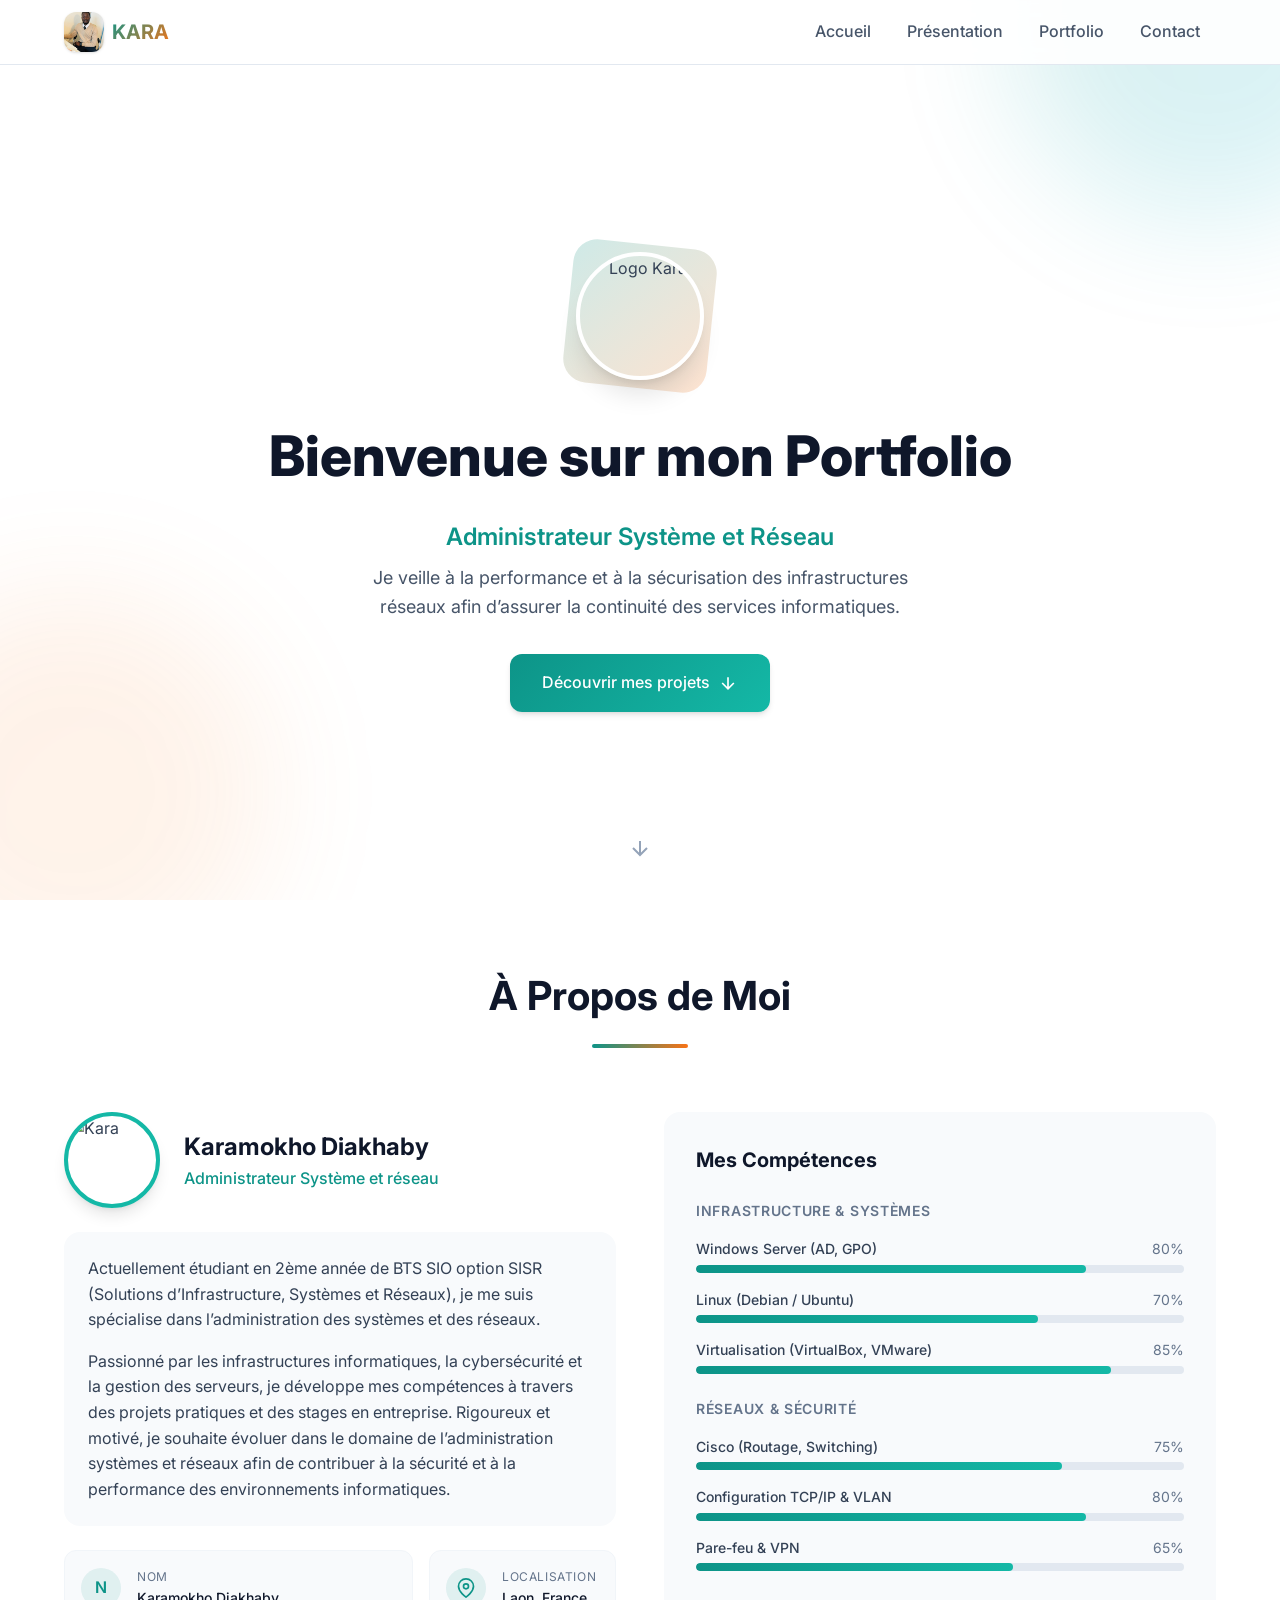
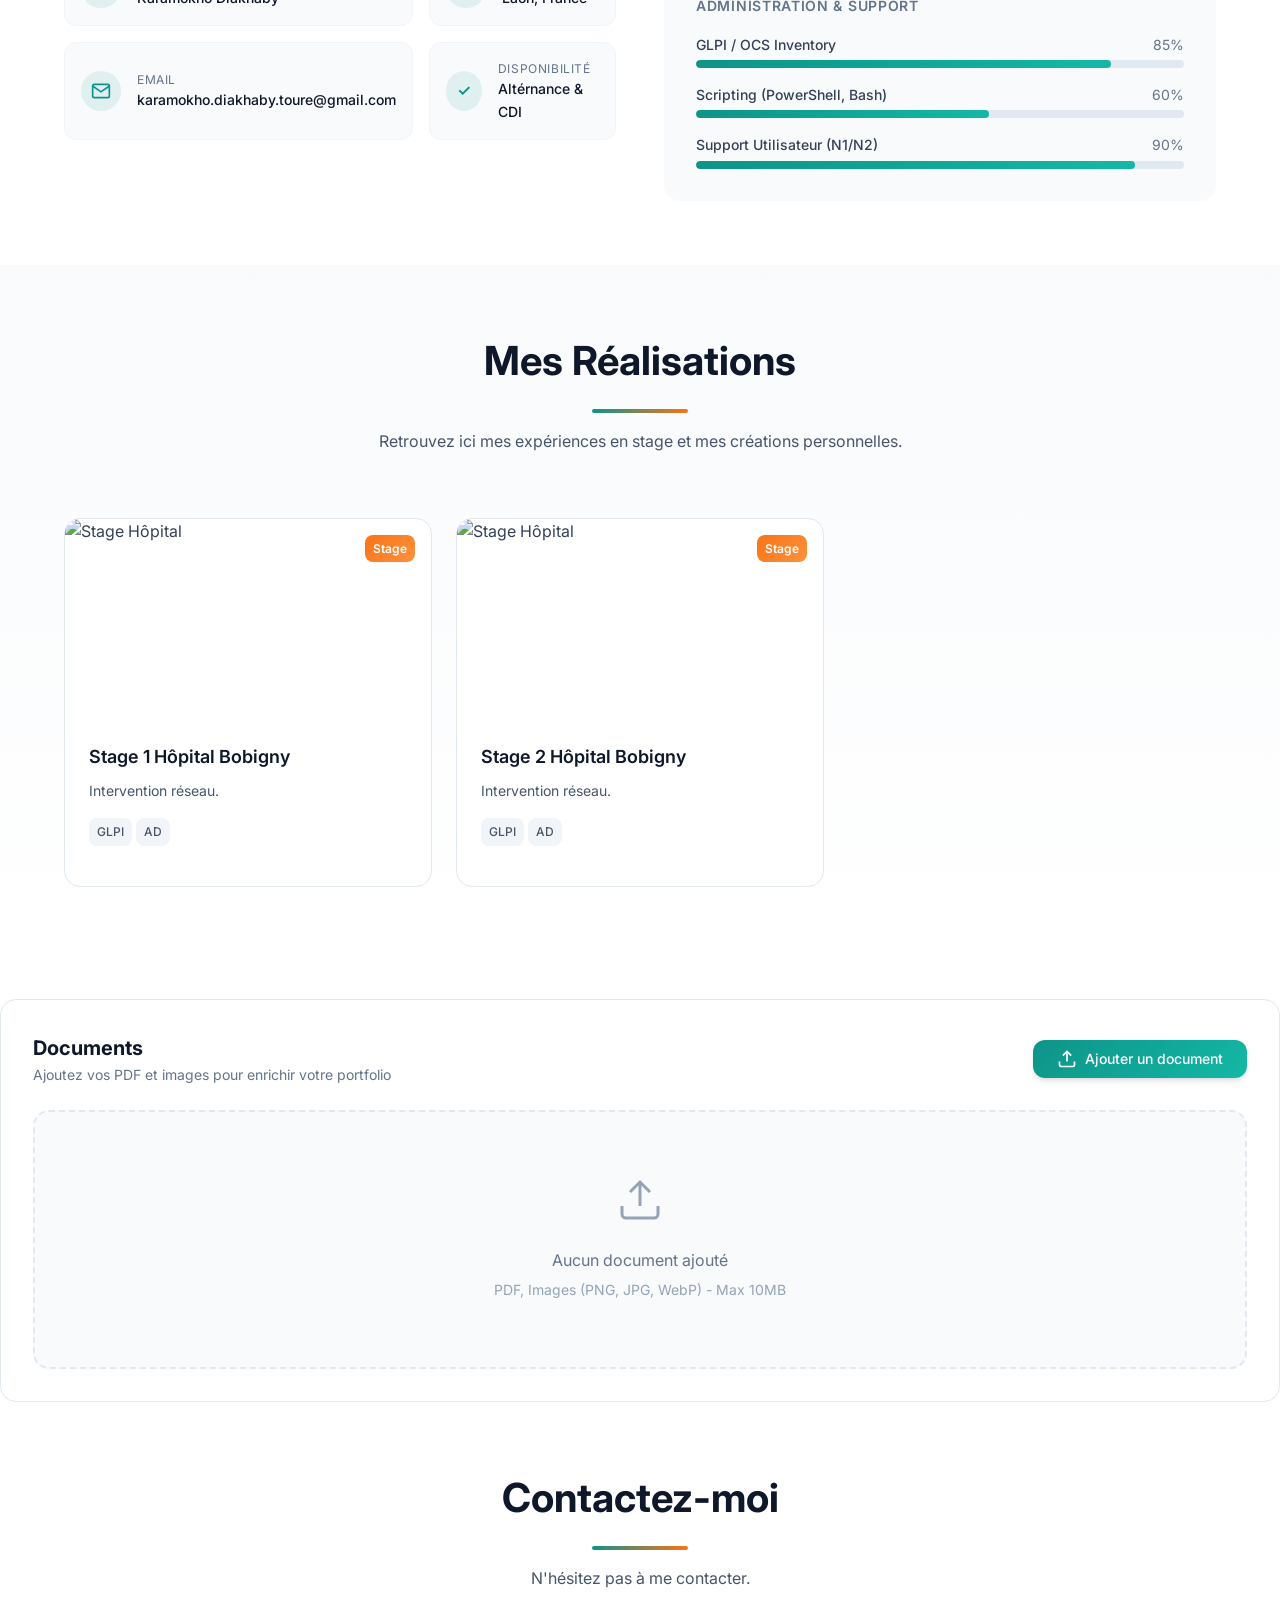
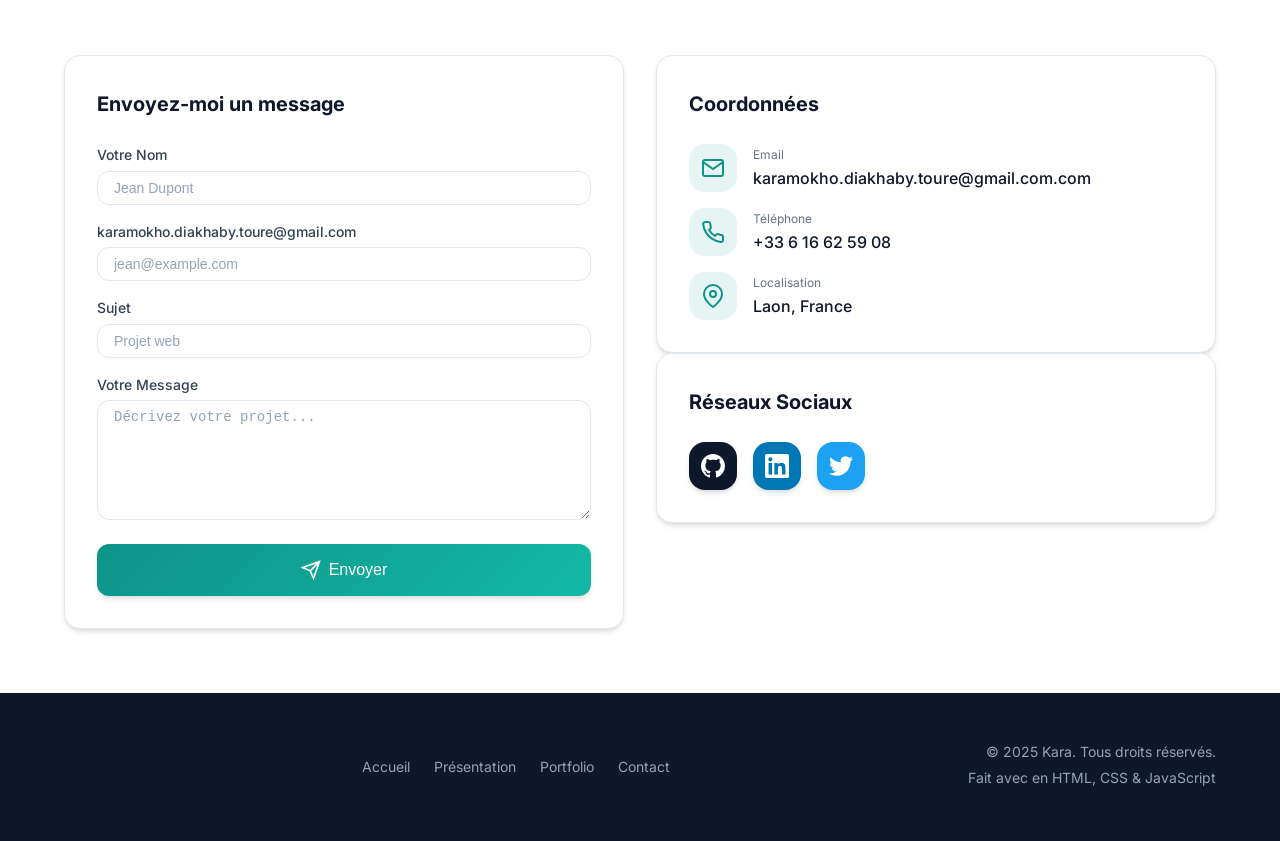
==== commit a7bc8226: "Update index.html" ====
--- a/index.html
+++ b/index.html
@@ -17,7 +17,7 @@
         <div class="container">
             <a href="#accueil" class="logo">
                 <div class="logo-img">
-                    <img src="images/logo.JPG" alt="Logo Kara">
+                    <img src="logo.JPG" alt="Logo Kara">
                 </div>
                 <span class="logo-text">KARA</span>
             </a>
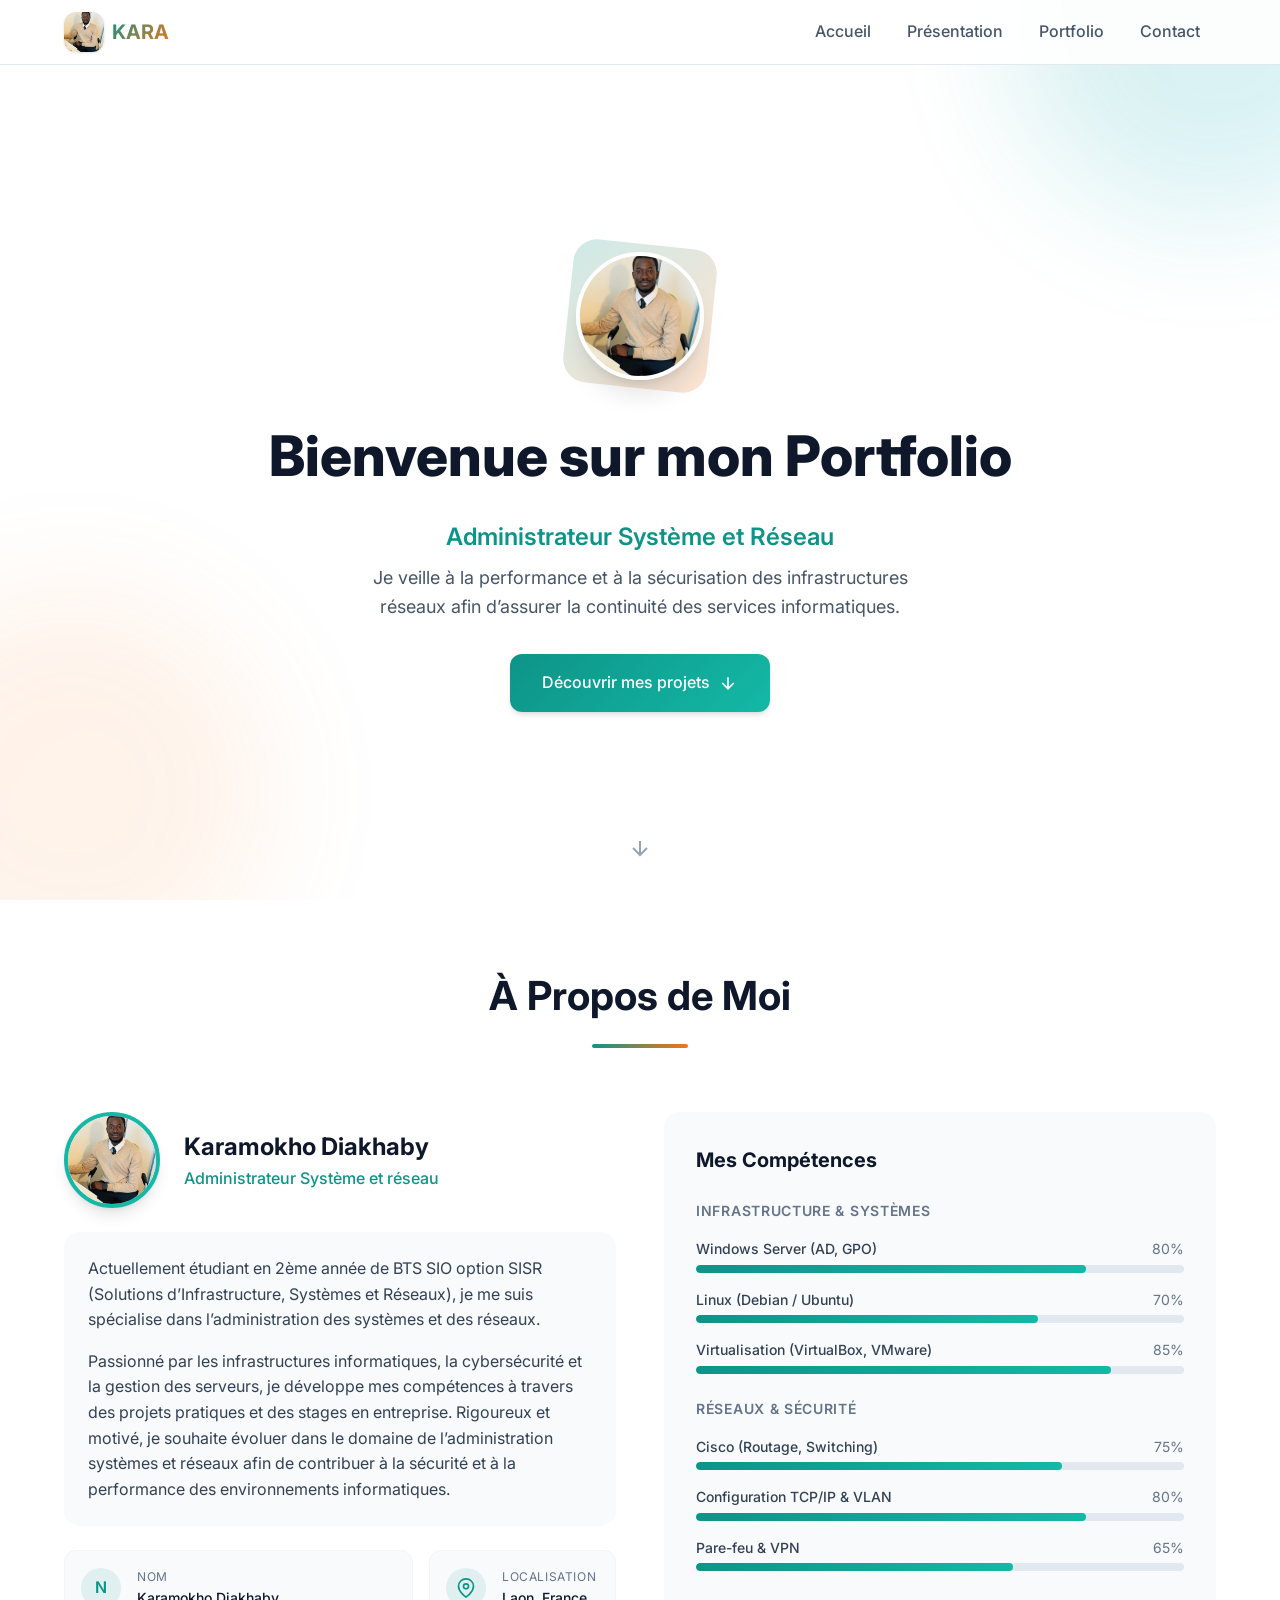
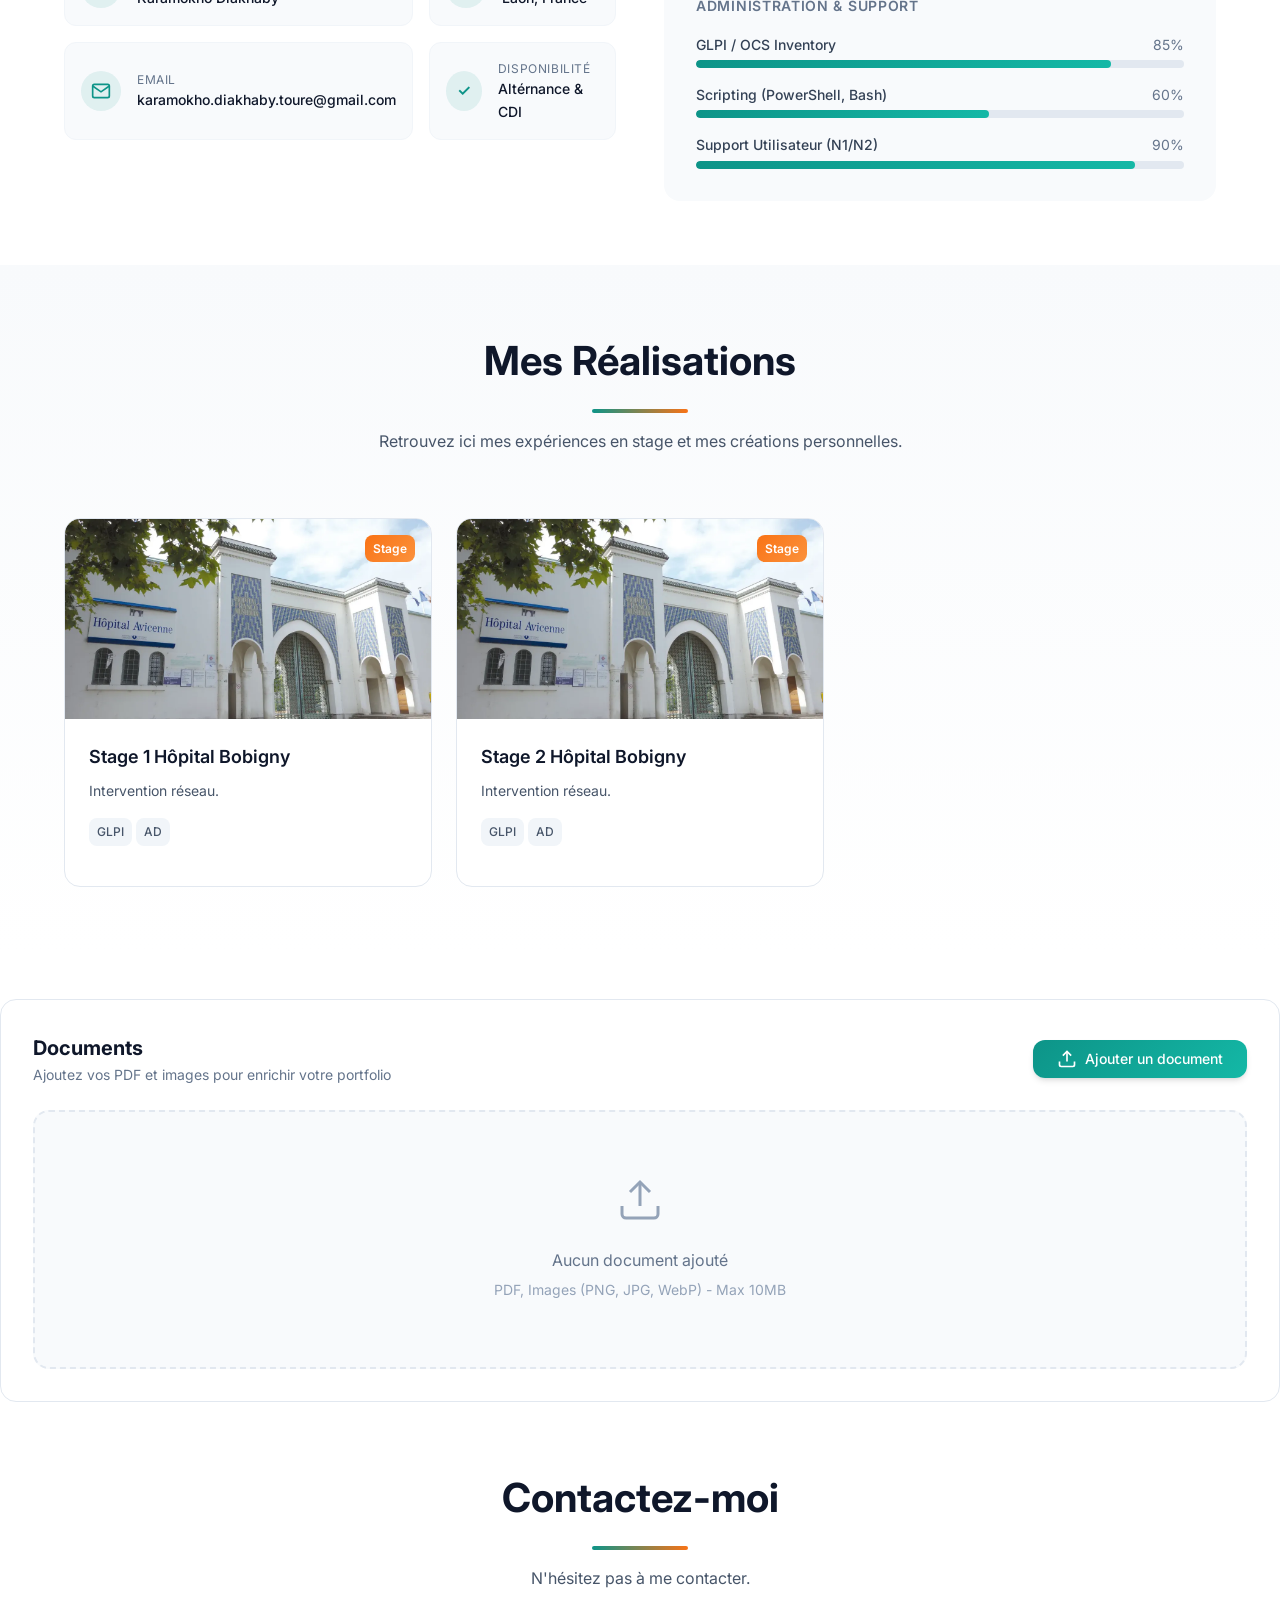
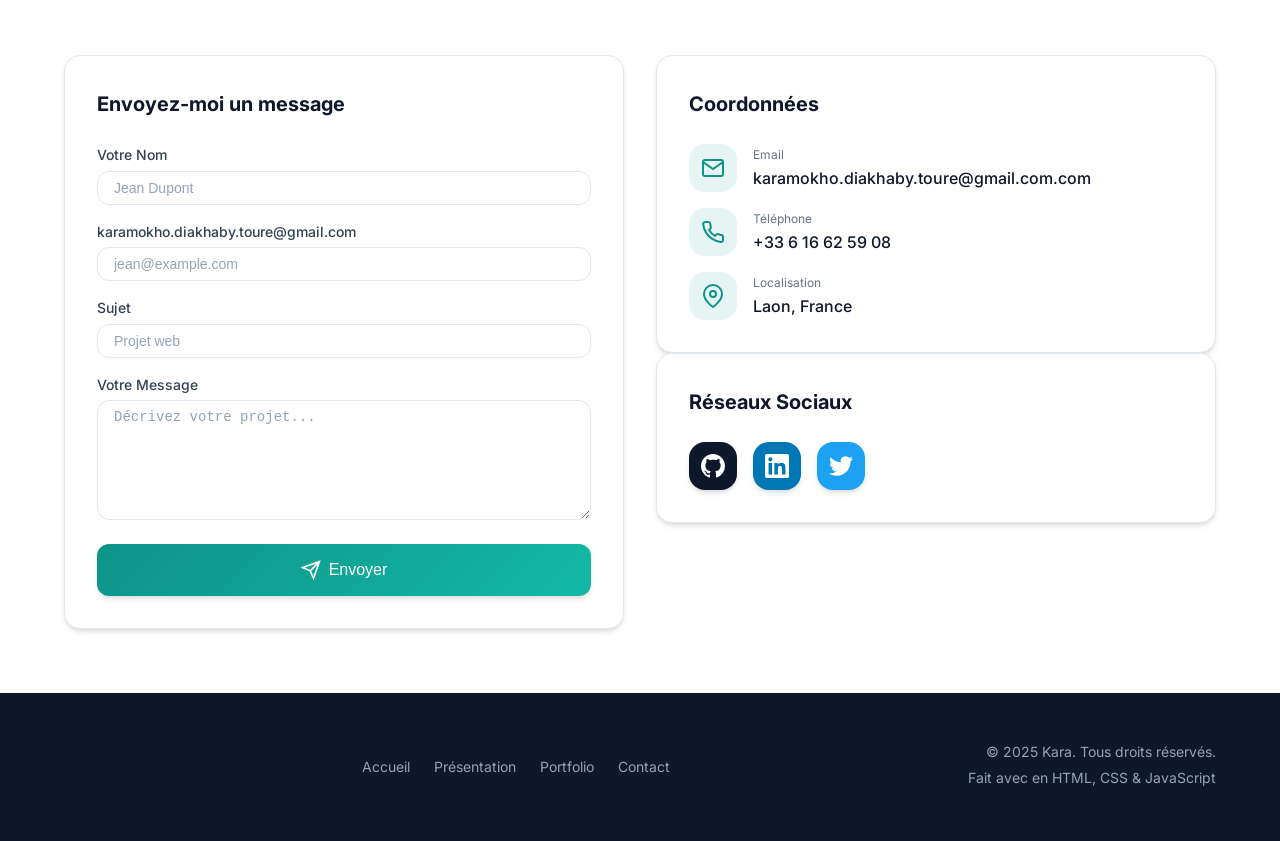
==== commit b9ffd71d: "Update index.html" ====
--- a/index.html
+++ b/index.html
@@ -49,7 +49,7 @@
         <div class="container hero-content">
             <div class="hero-logo">
                 <a href="https: //portfolio_kara_simple">
-                <img src="images/logo.JPG" alt="Logo Kara">
+                <img src="logo.JPG" alt="Logo Kara">
             </div>
 
             <h1 class="hero-title animate-on-scroll">
@@ -94,7 +94,7 @@
                 <div class="about-info animate-on-scroll">
                     <div class="about-avatar">
                         <div class="avatar-img">
-                            <img src="images/logo.JPG" alt="Kara">
+                            <img src="logo.JPG" alt="Kara">
                         </div>
                         <div class="avatar-text">
                             <h3>Karamokho Diakhaby</h3>
@@ -345,7 +345,7 @@
                 <!-- Carte Projet 1 -->
                 <a href="projet1.html" class="project-card project-card-clickable">
                     <div class="project-image">
-                        <img src="images/avicenne.webp" alt="Stage Hôpital">
+                        <img src="avicenne.webp" alt="Stage Hôpital">
                         <span class="project-badge">Stage</span>
                     </div>
                     <div class="project-content">
@@ -361,7 +361,7 @@
                 <!-- Carte Projet 2 -->
                 <a href="projet2.html" class="project-card project-card-clickable">
                     <div class="project-image">
-                        <img src="images/avicenne.webp" alt="Stage Hôpital">
+                        <img src="avicenne.webp" alt="Stage Hôpital">
                         <span class="project-badge">Stage</span>
                     </div>
                     <div class="project-content">
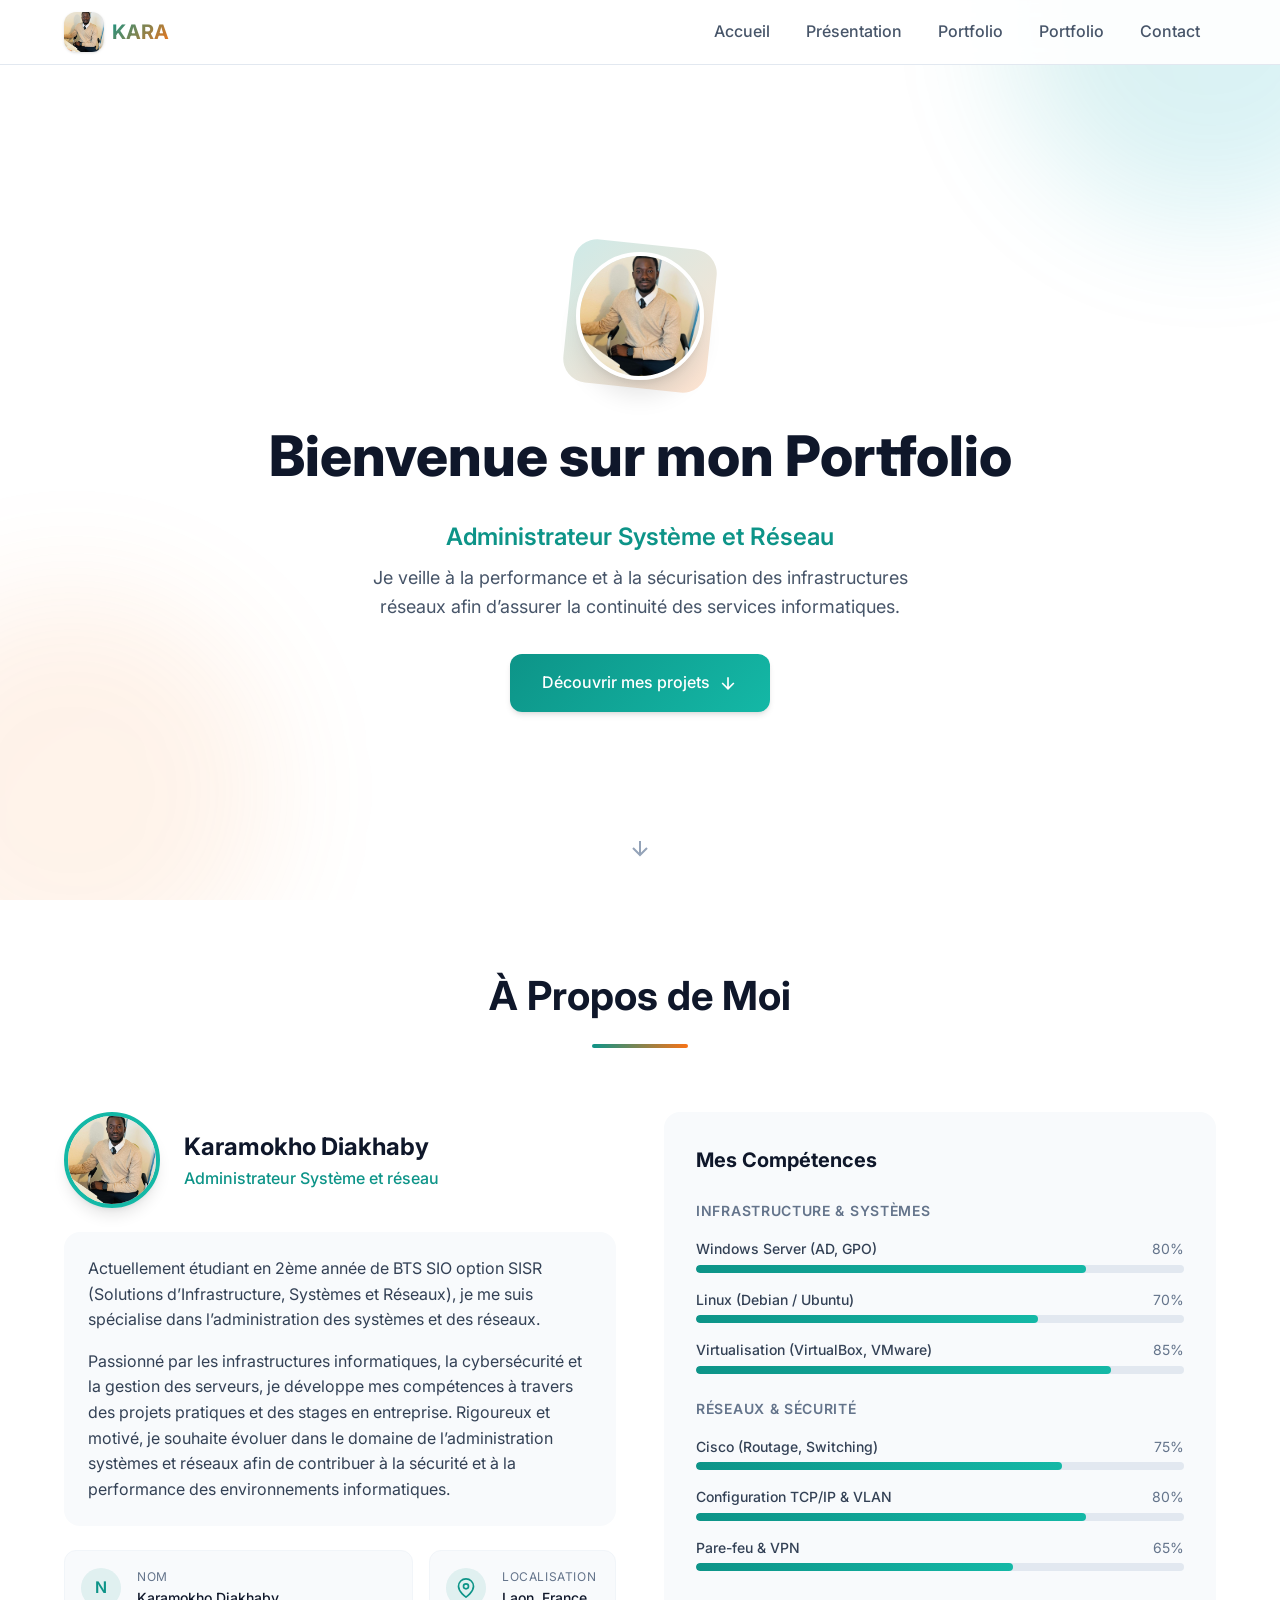
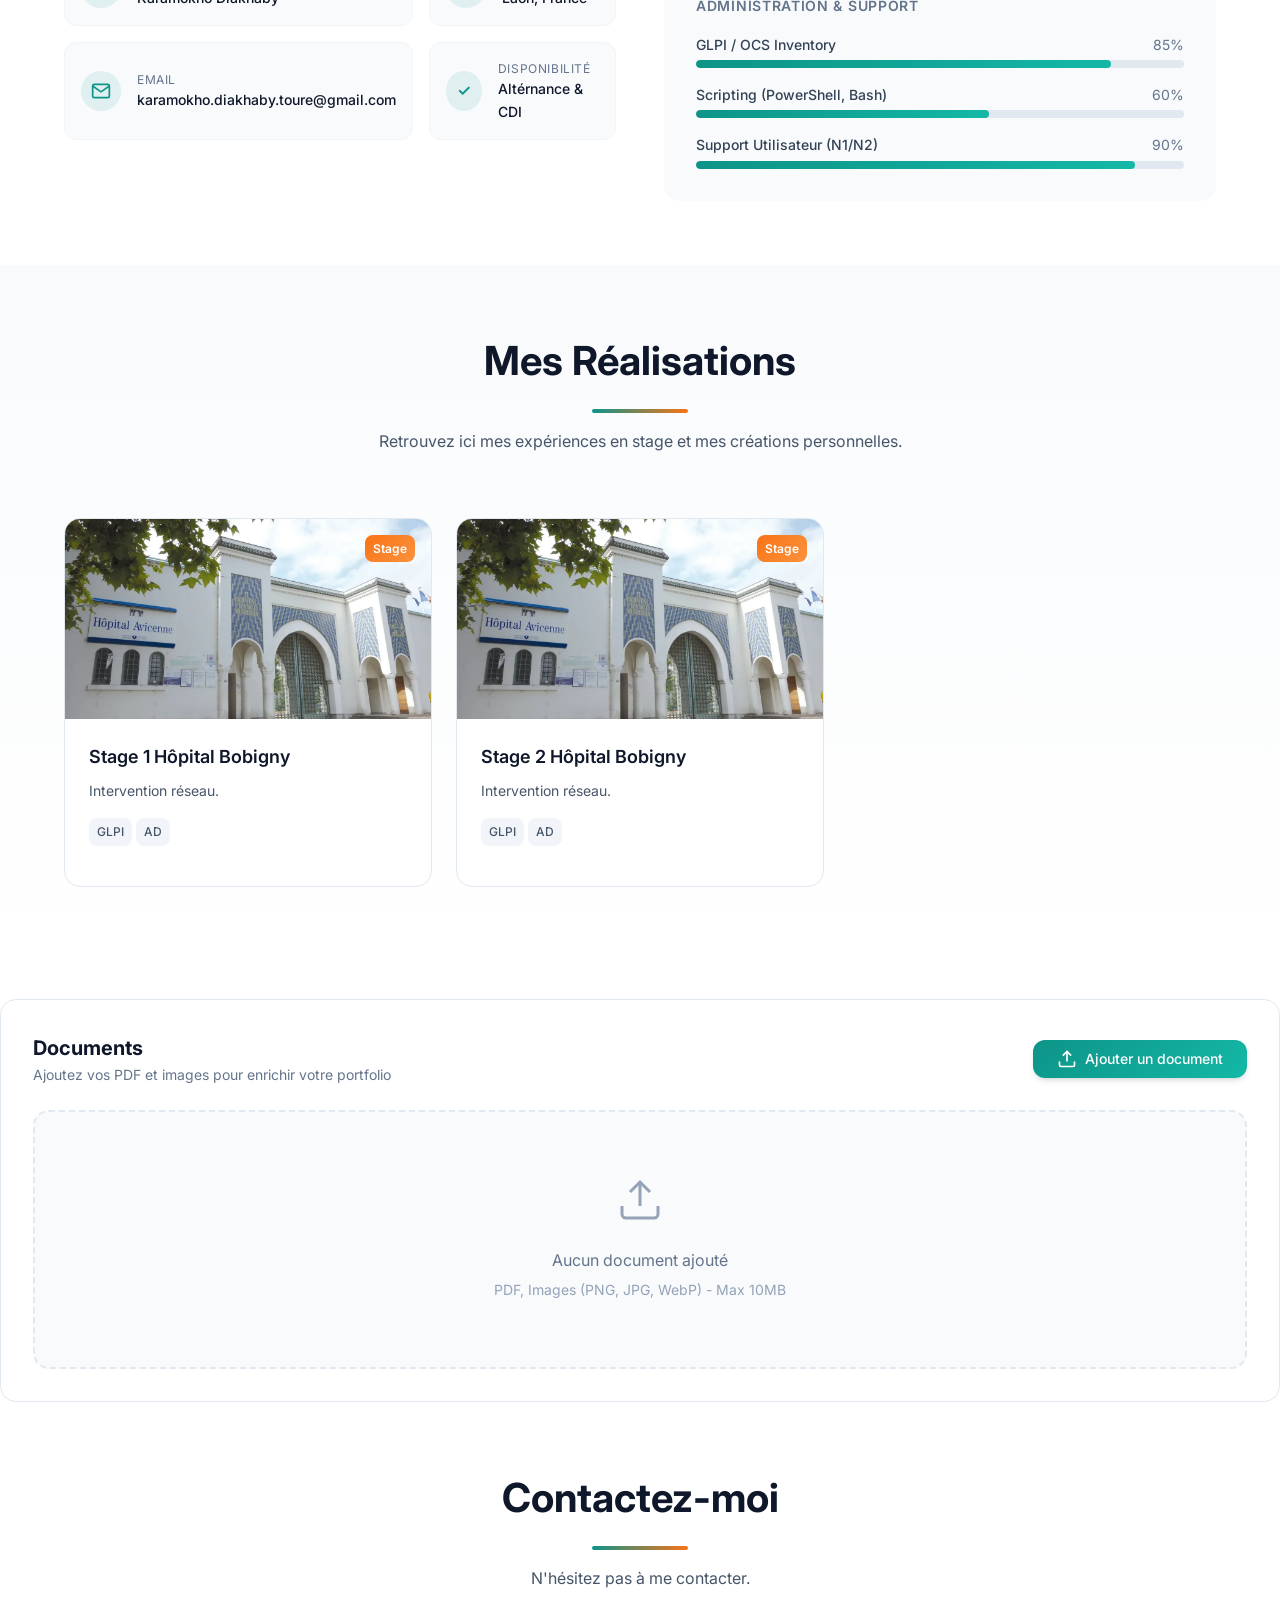
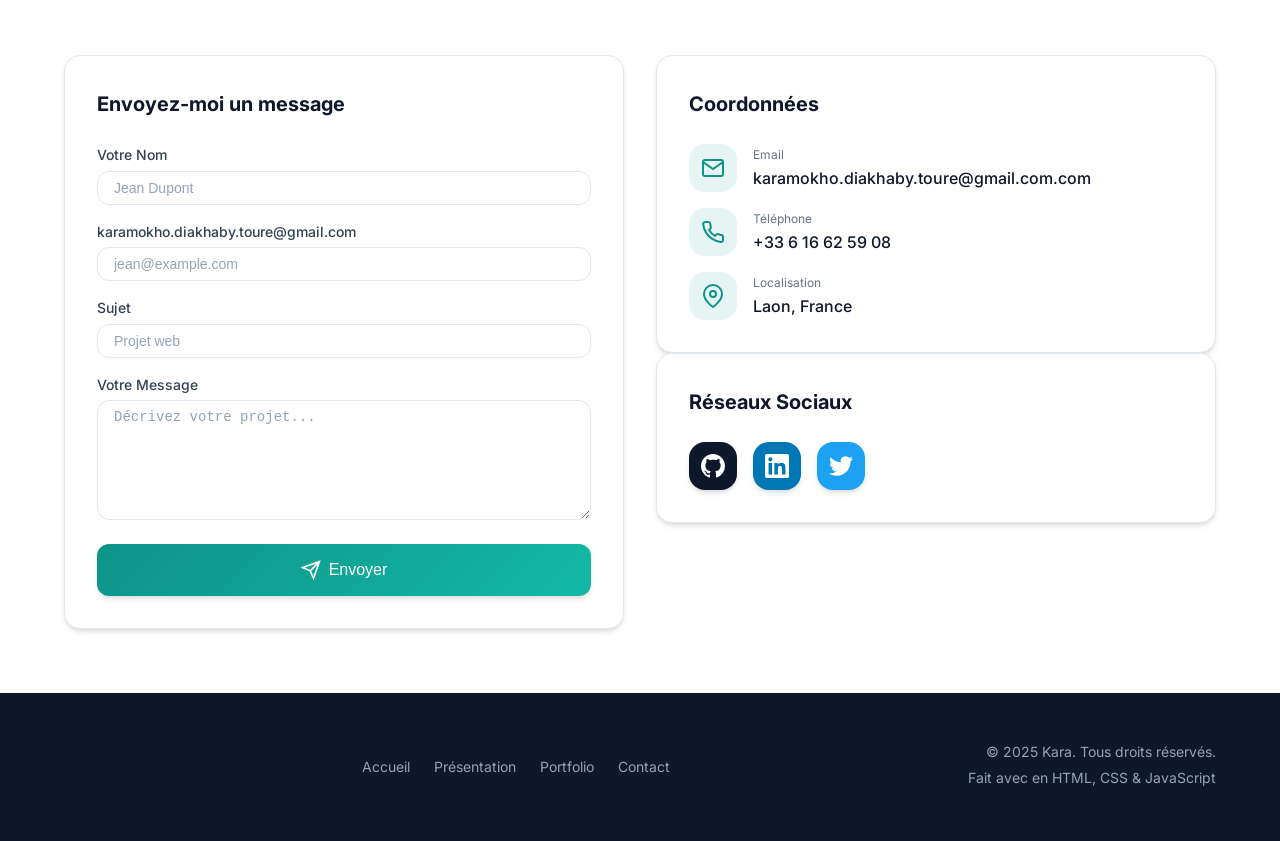
==== commit d2a4813d: "Update index.html" ====
--- a/index.html
+++ b/index.html
@@ -26,6 +26,7 @@
                 <a href="#accueil" class="nav-link">Accueil</a>
                 <a href="#presentation" class="nav-link">Présentation</a>
                 <a href="#portfolio" class="nav-link">Portfolio</a>
+                <a href="#portfolio" class="nav-link">Portfolio</a>
                 <a href="#contact" class="nav-link">Contact</a>
             </nav>
 
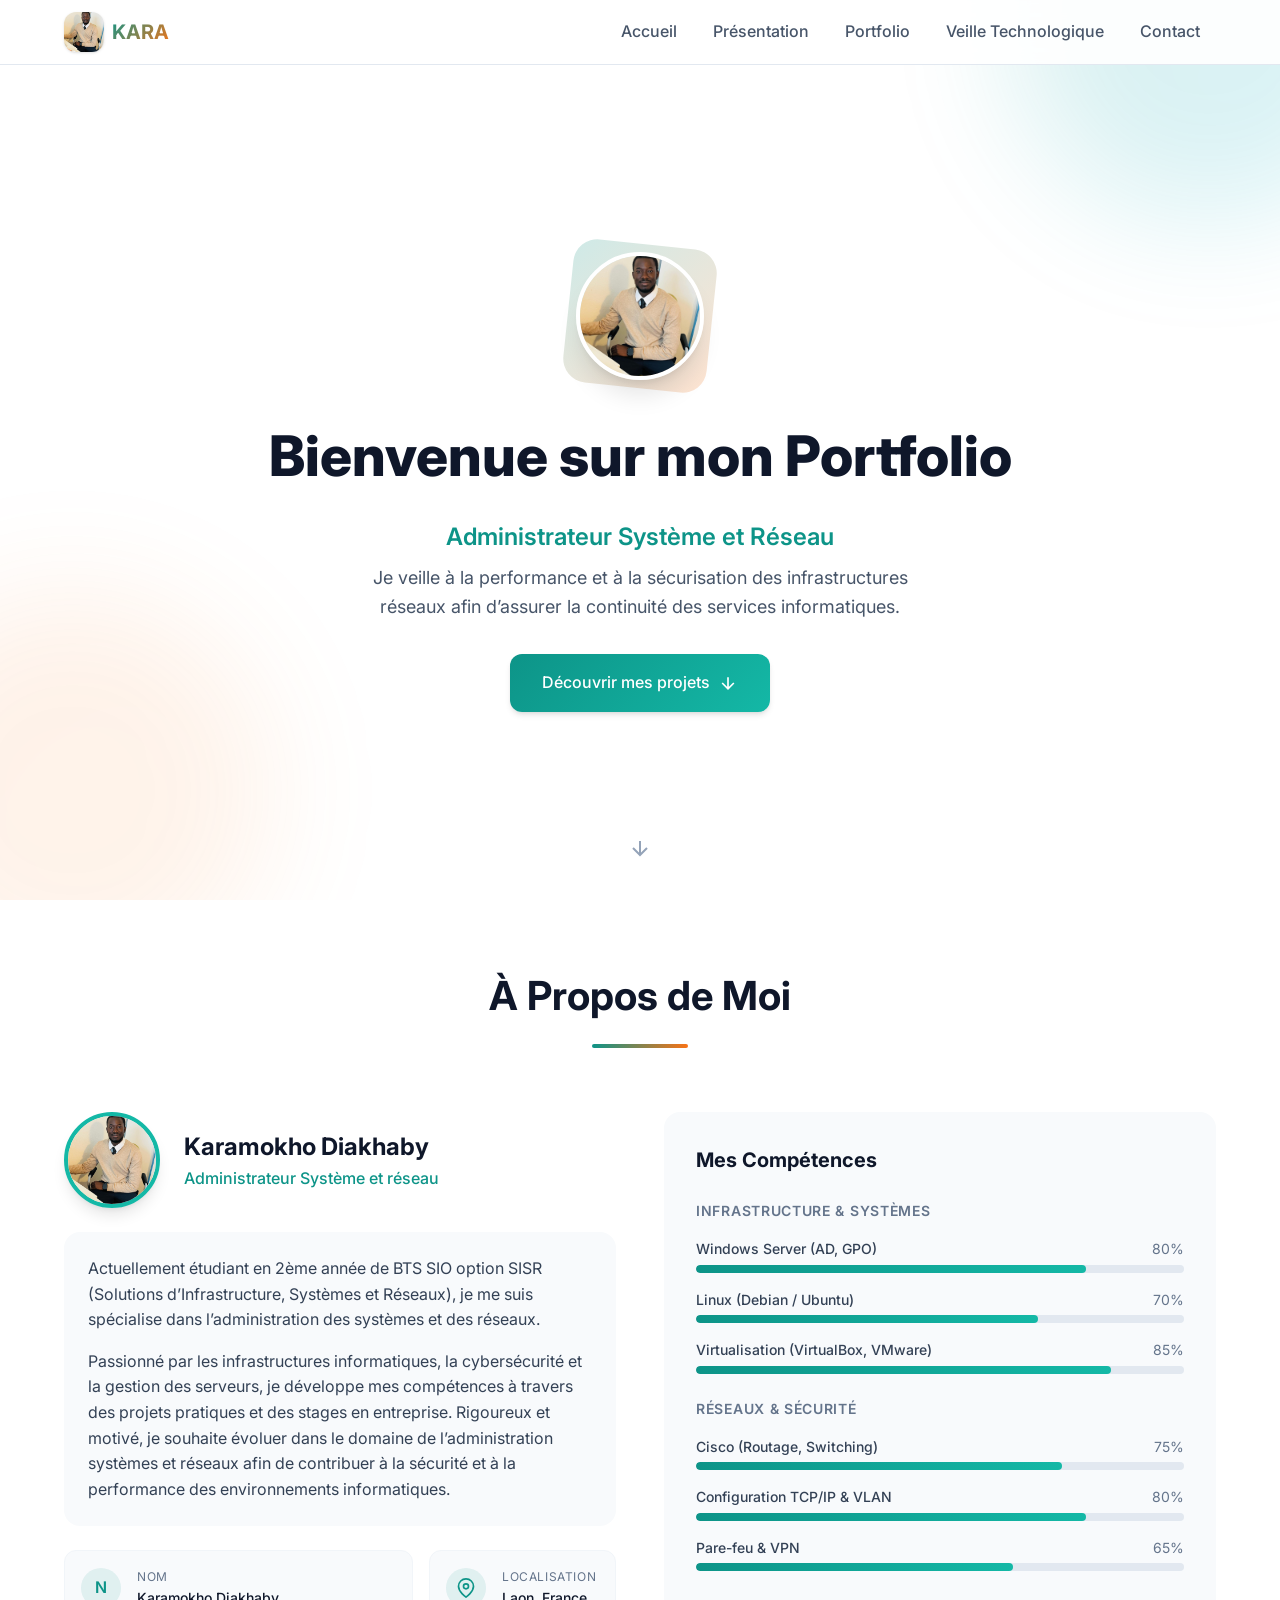
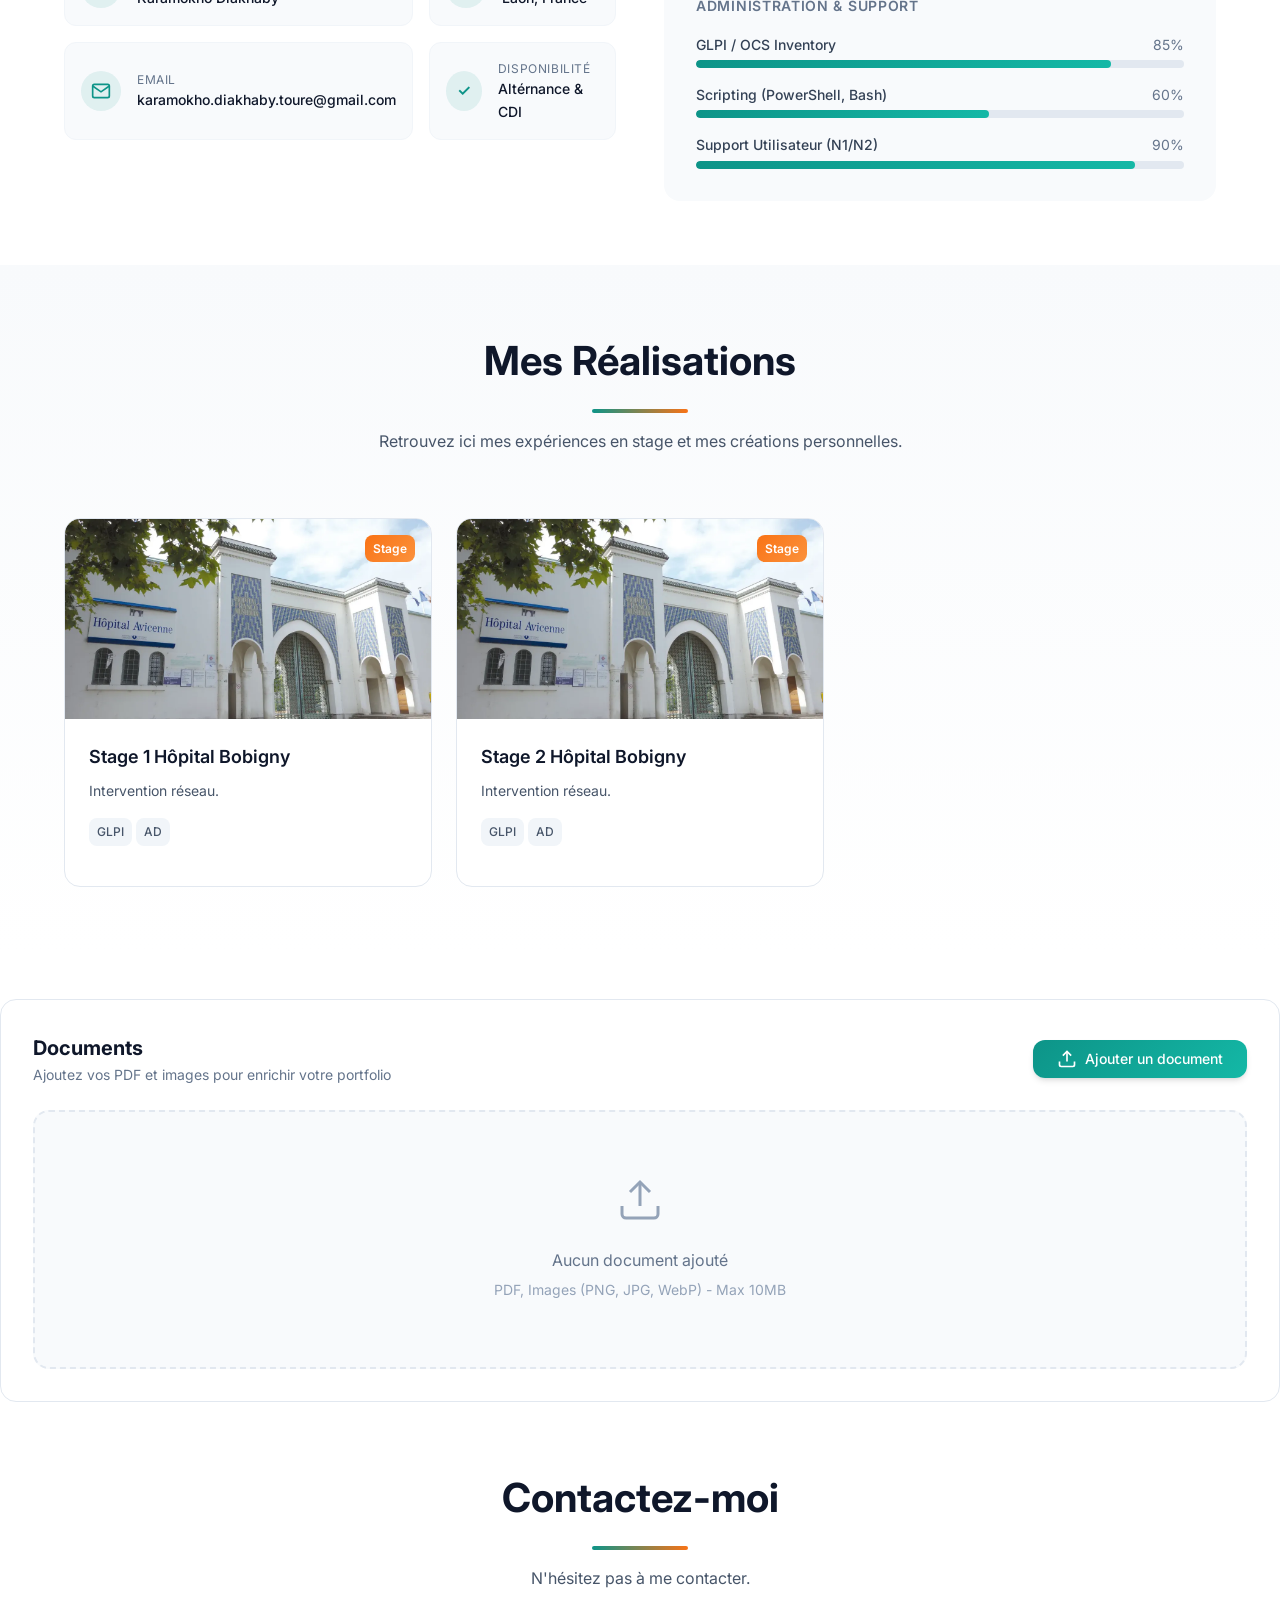
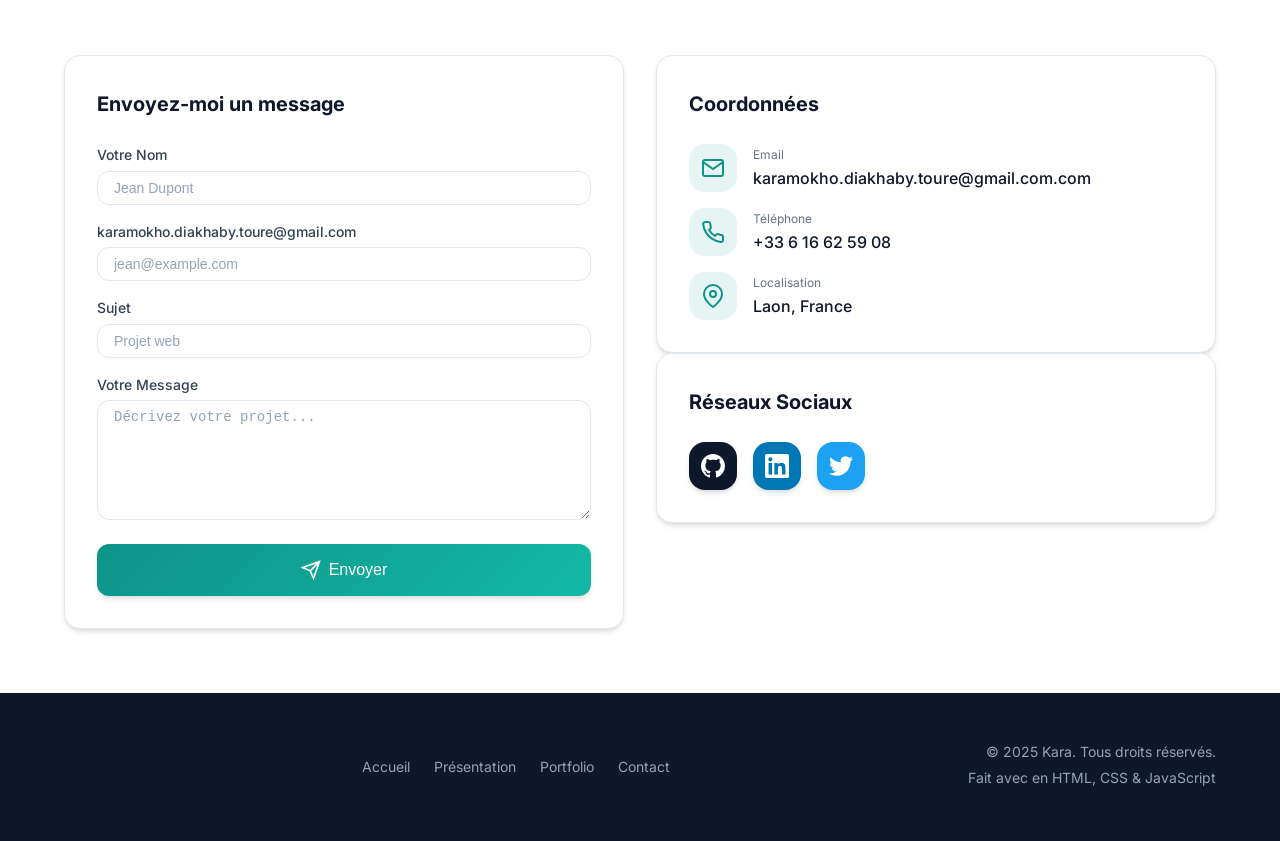
==== commit fc7e07e4: "Update index.html" ====
--- a/index.html
+++ b/index.html
@@ -26,7 +26,7 @@
                 <a href="#accueil" class="nav-link">Accueil</a>
                 <a href="#presentation" class="nav-link">Présentation</a>
                 <a href="#portfolio" class="nav-link">Portfolio</a>
-                <a href="#portfolio" class="nav-link">Portfolio</a>
+                <a href="#portfolio" class="nav-link">Veille Technologique</a>
                 <a href="#contact" class="nav-link">Contact</a>
             </nav>
 
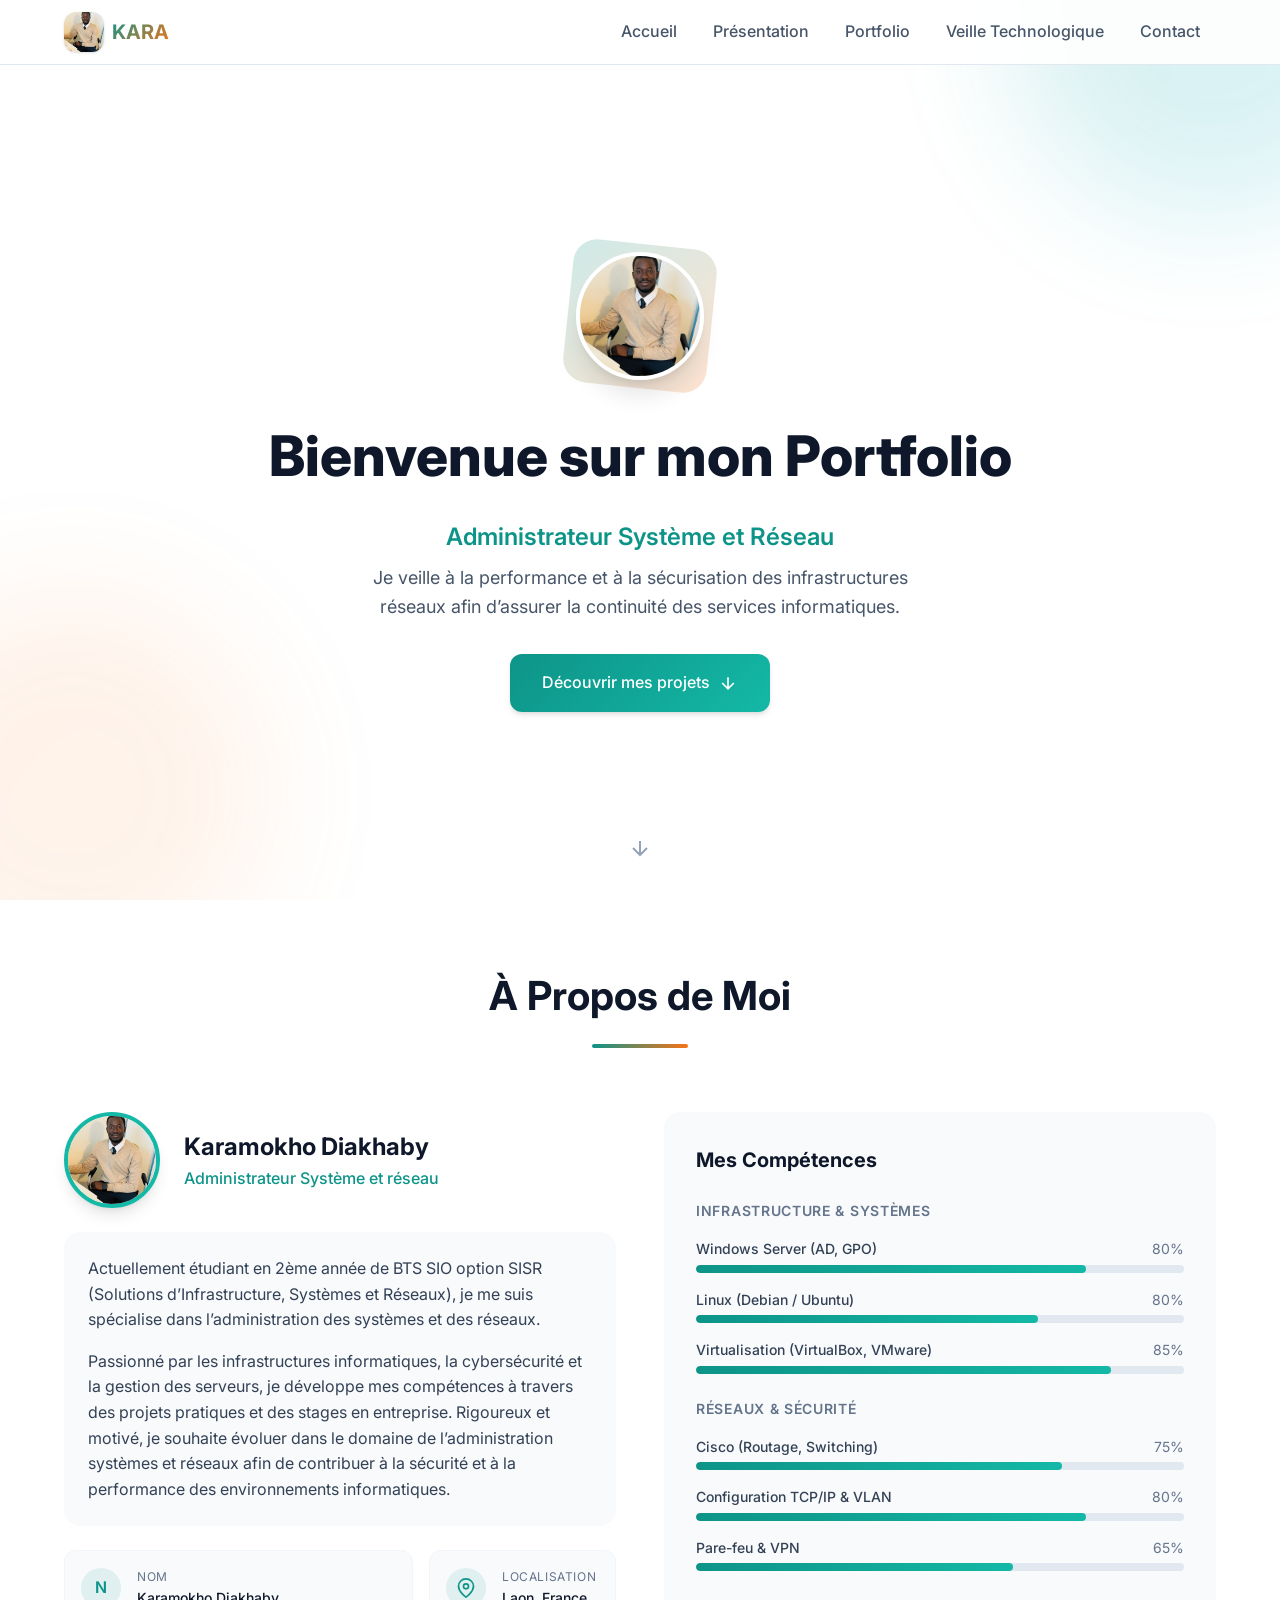
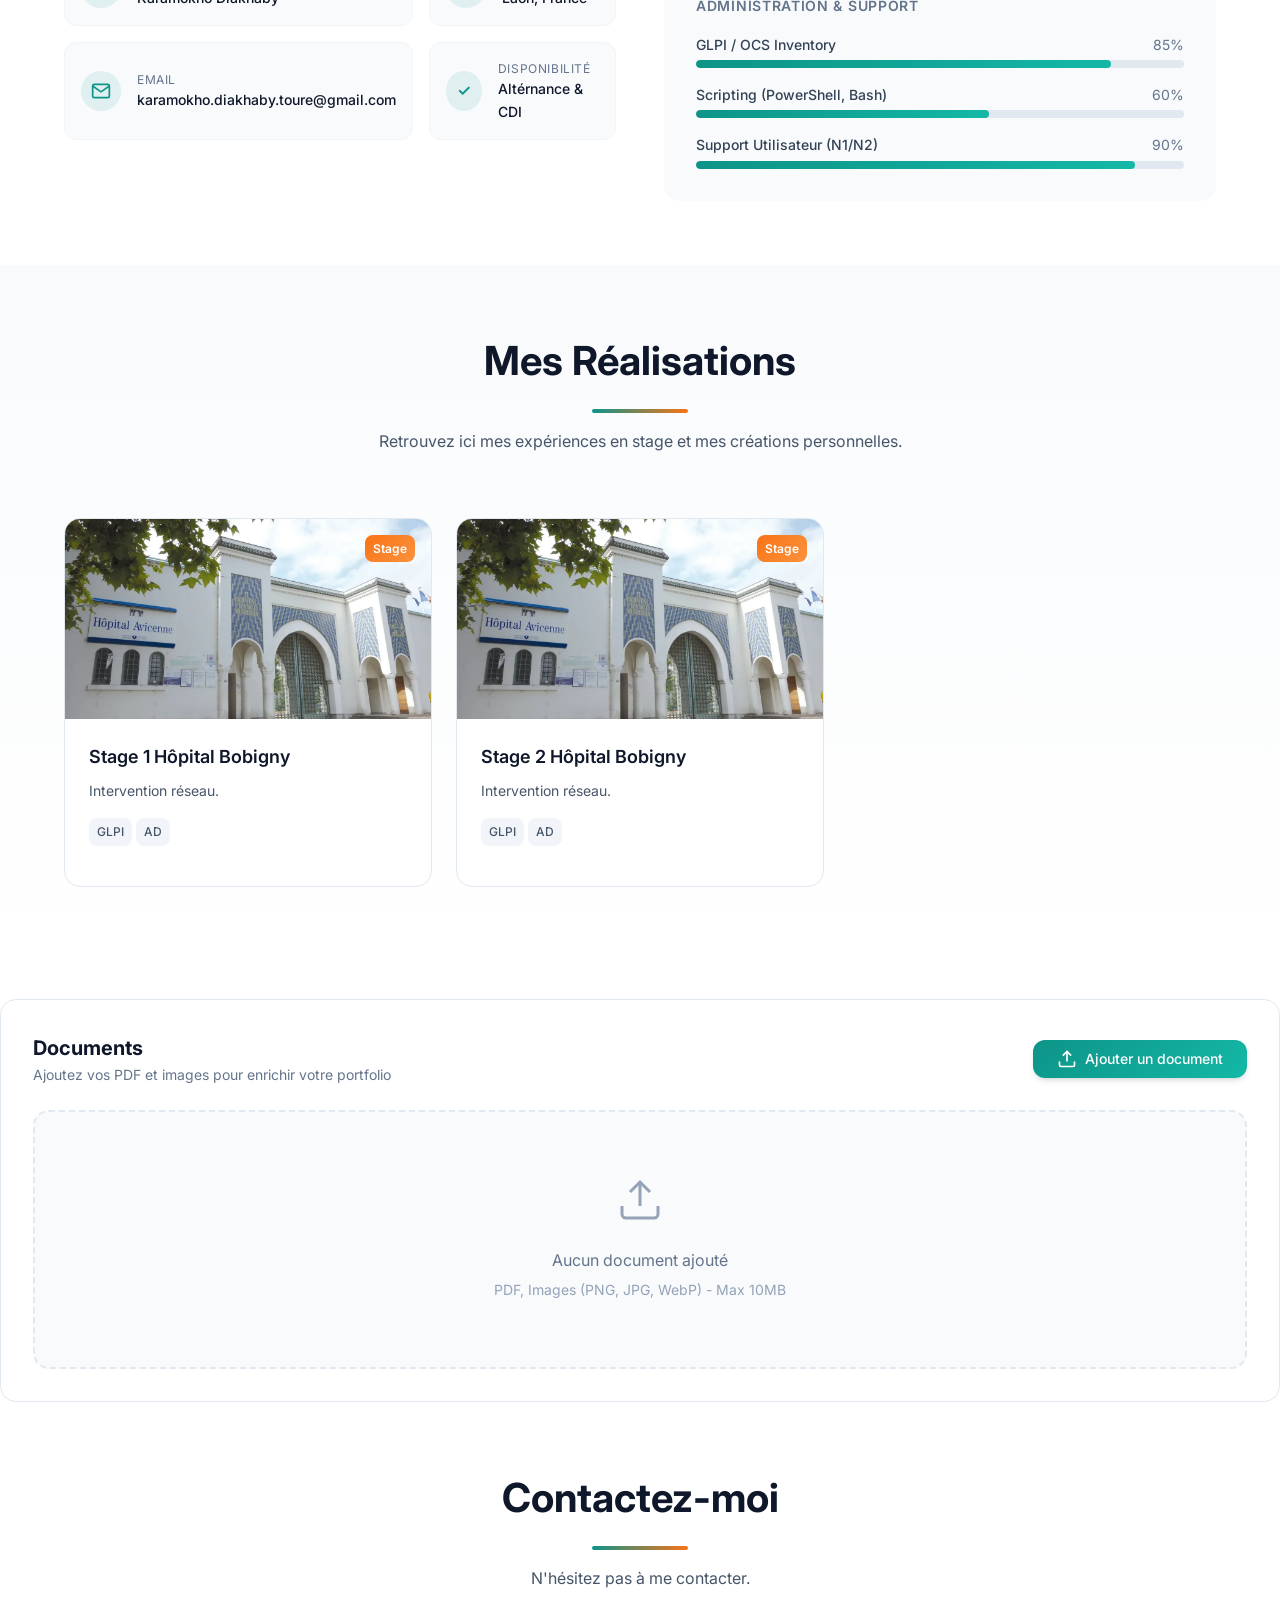
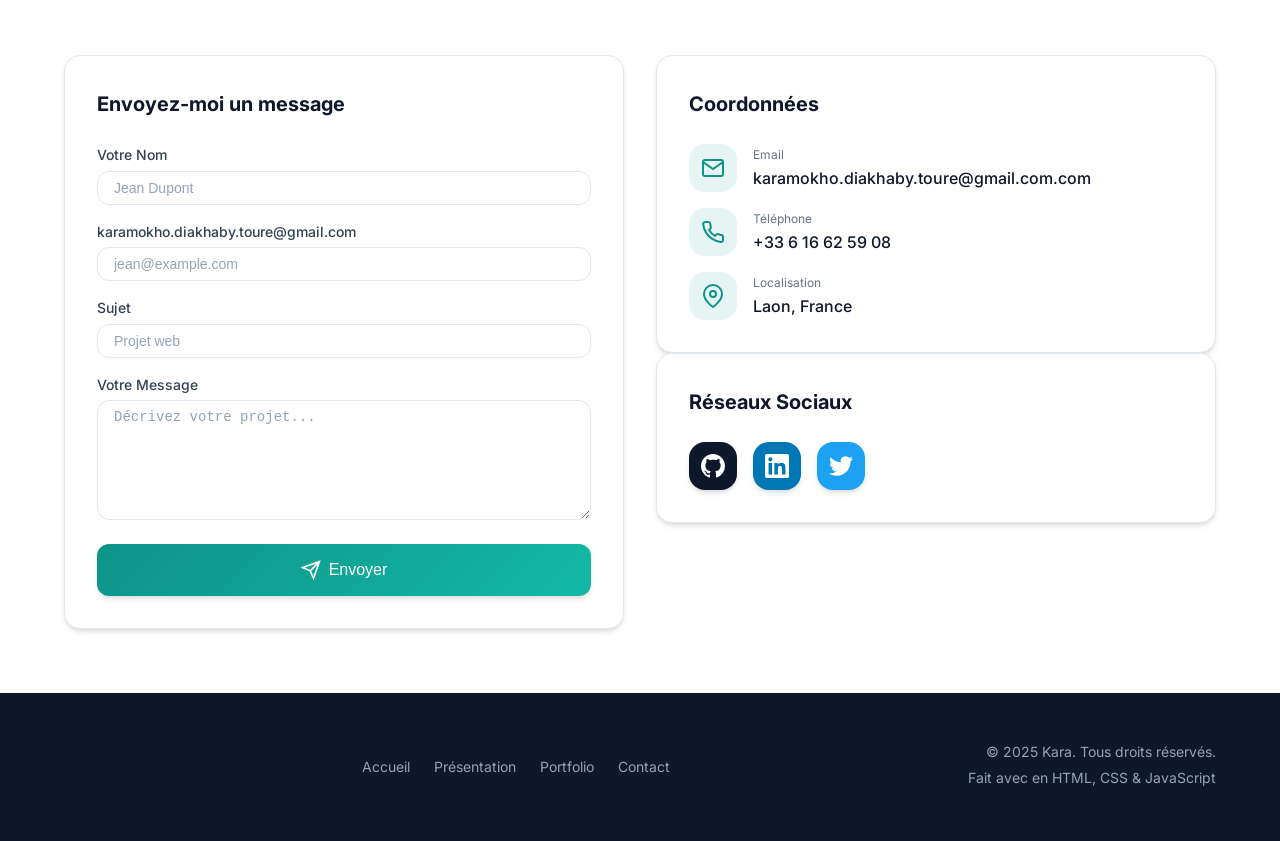
==== commit 94adf9a7: "Update index.html" ====
--- a/index.html
+++ b/index.html
@@ -185,7 +185,7 @@
                         <div class="skill-item">
                             <div class="skill-header">
                                 <span>Linux (Debian / Ubuntu)</span>
-                                <span>70%</span>
+                                <span>80%</span>
                             </div>
                             <div class="skill-bar">
                                 <div class="skill-progress" style="width: 70%"></div>
